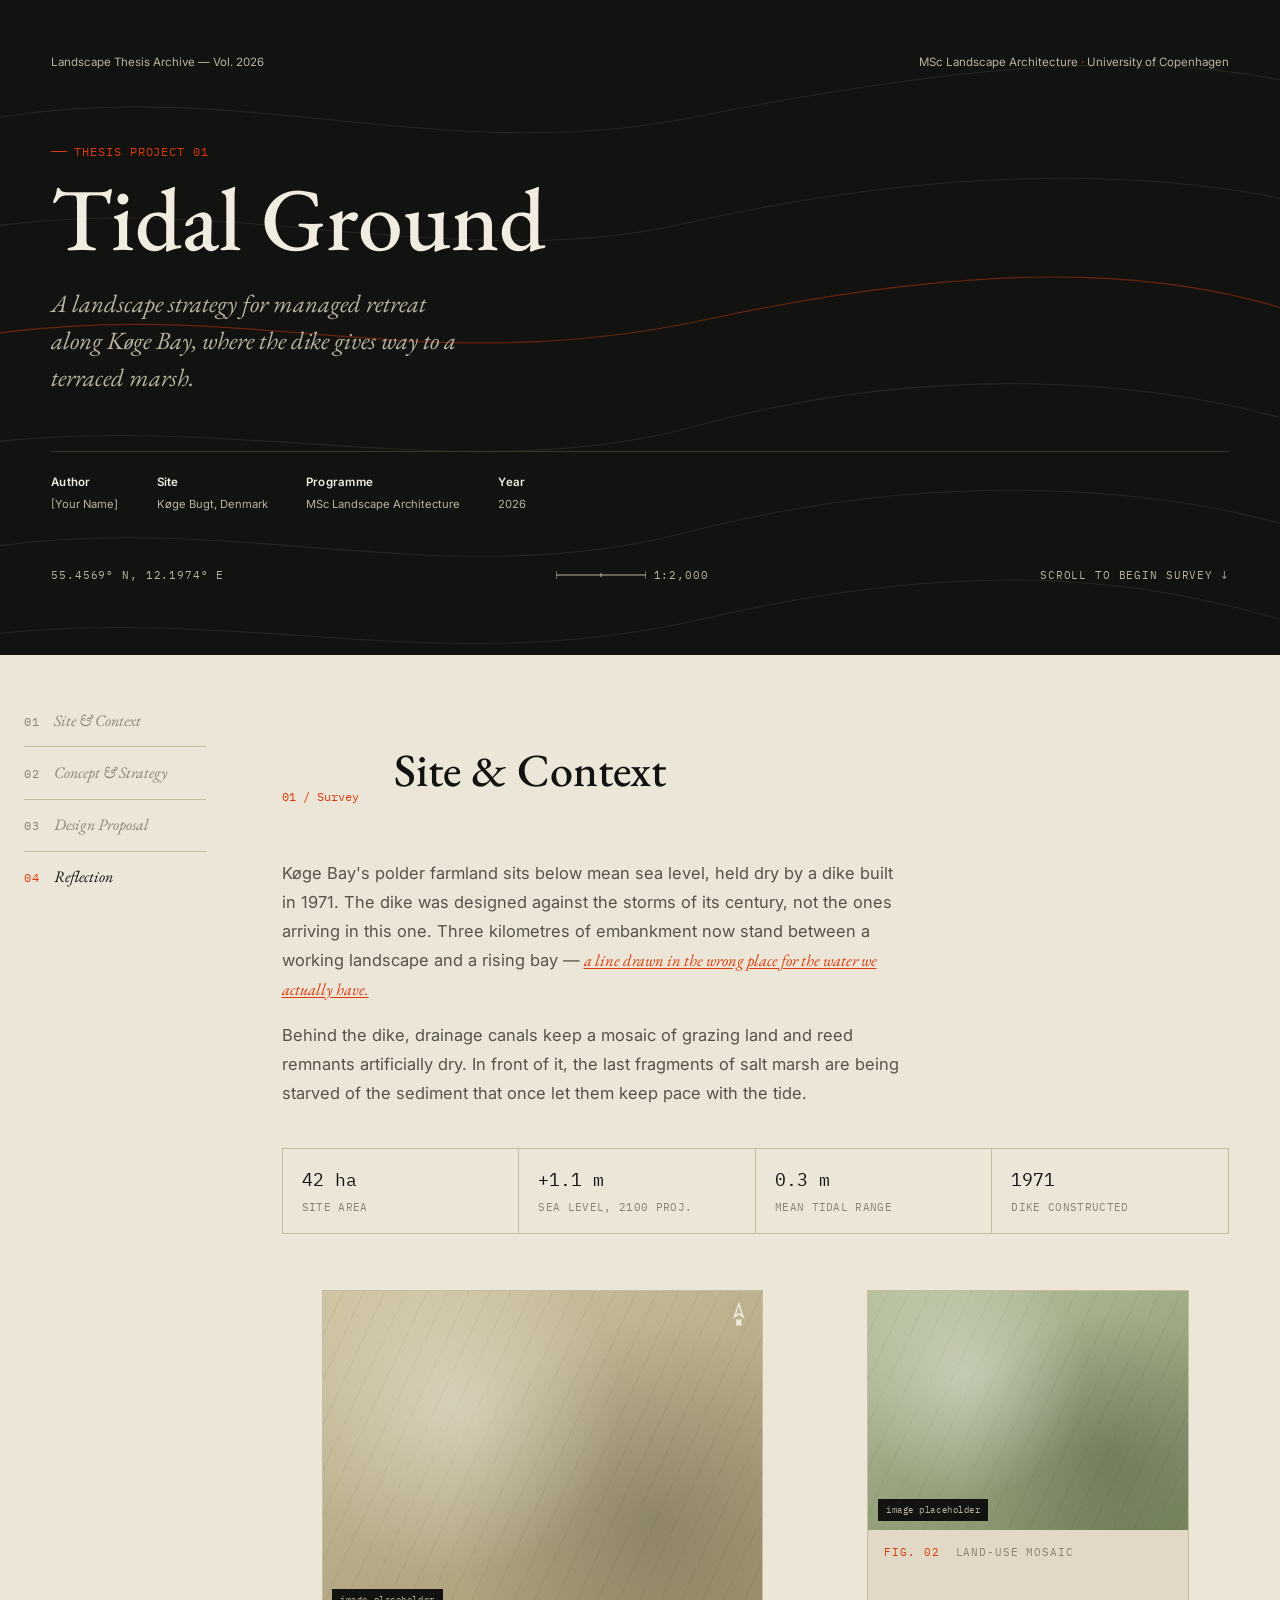
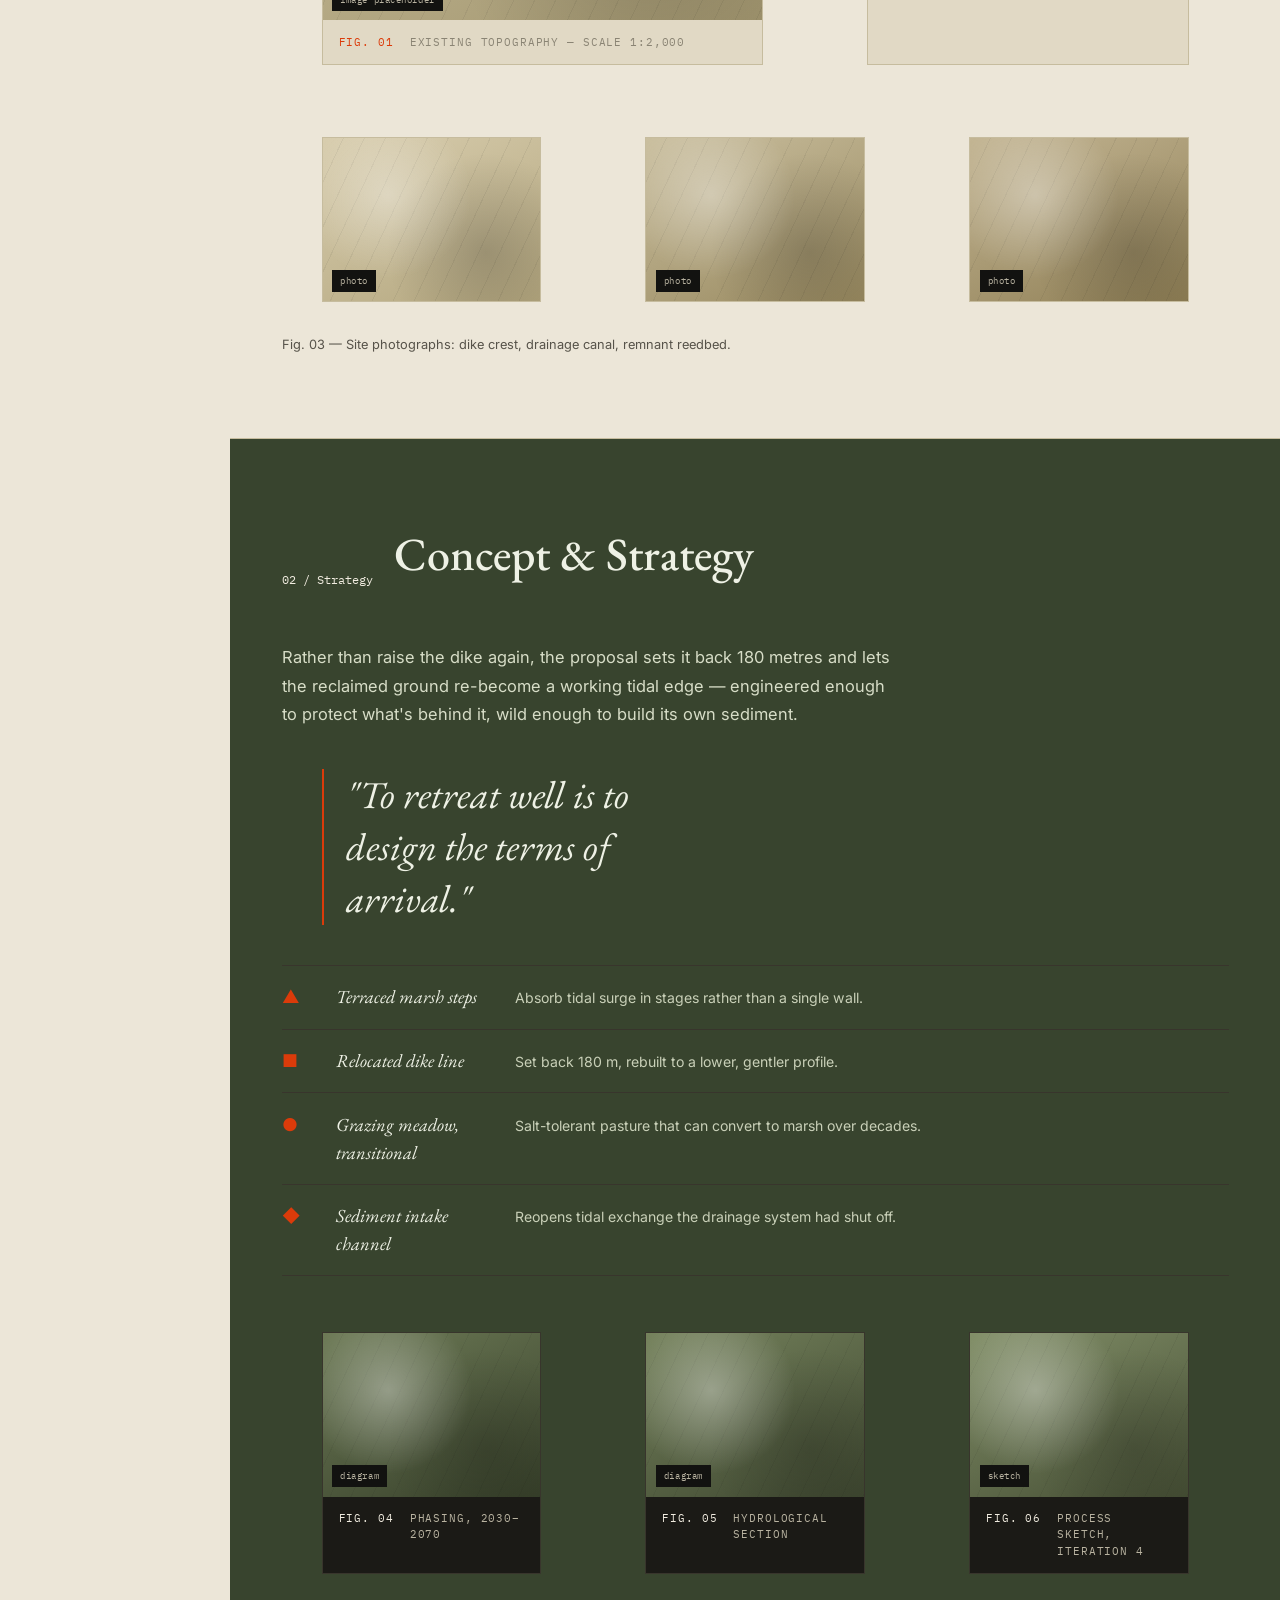
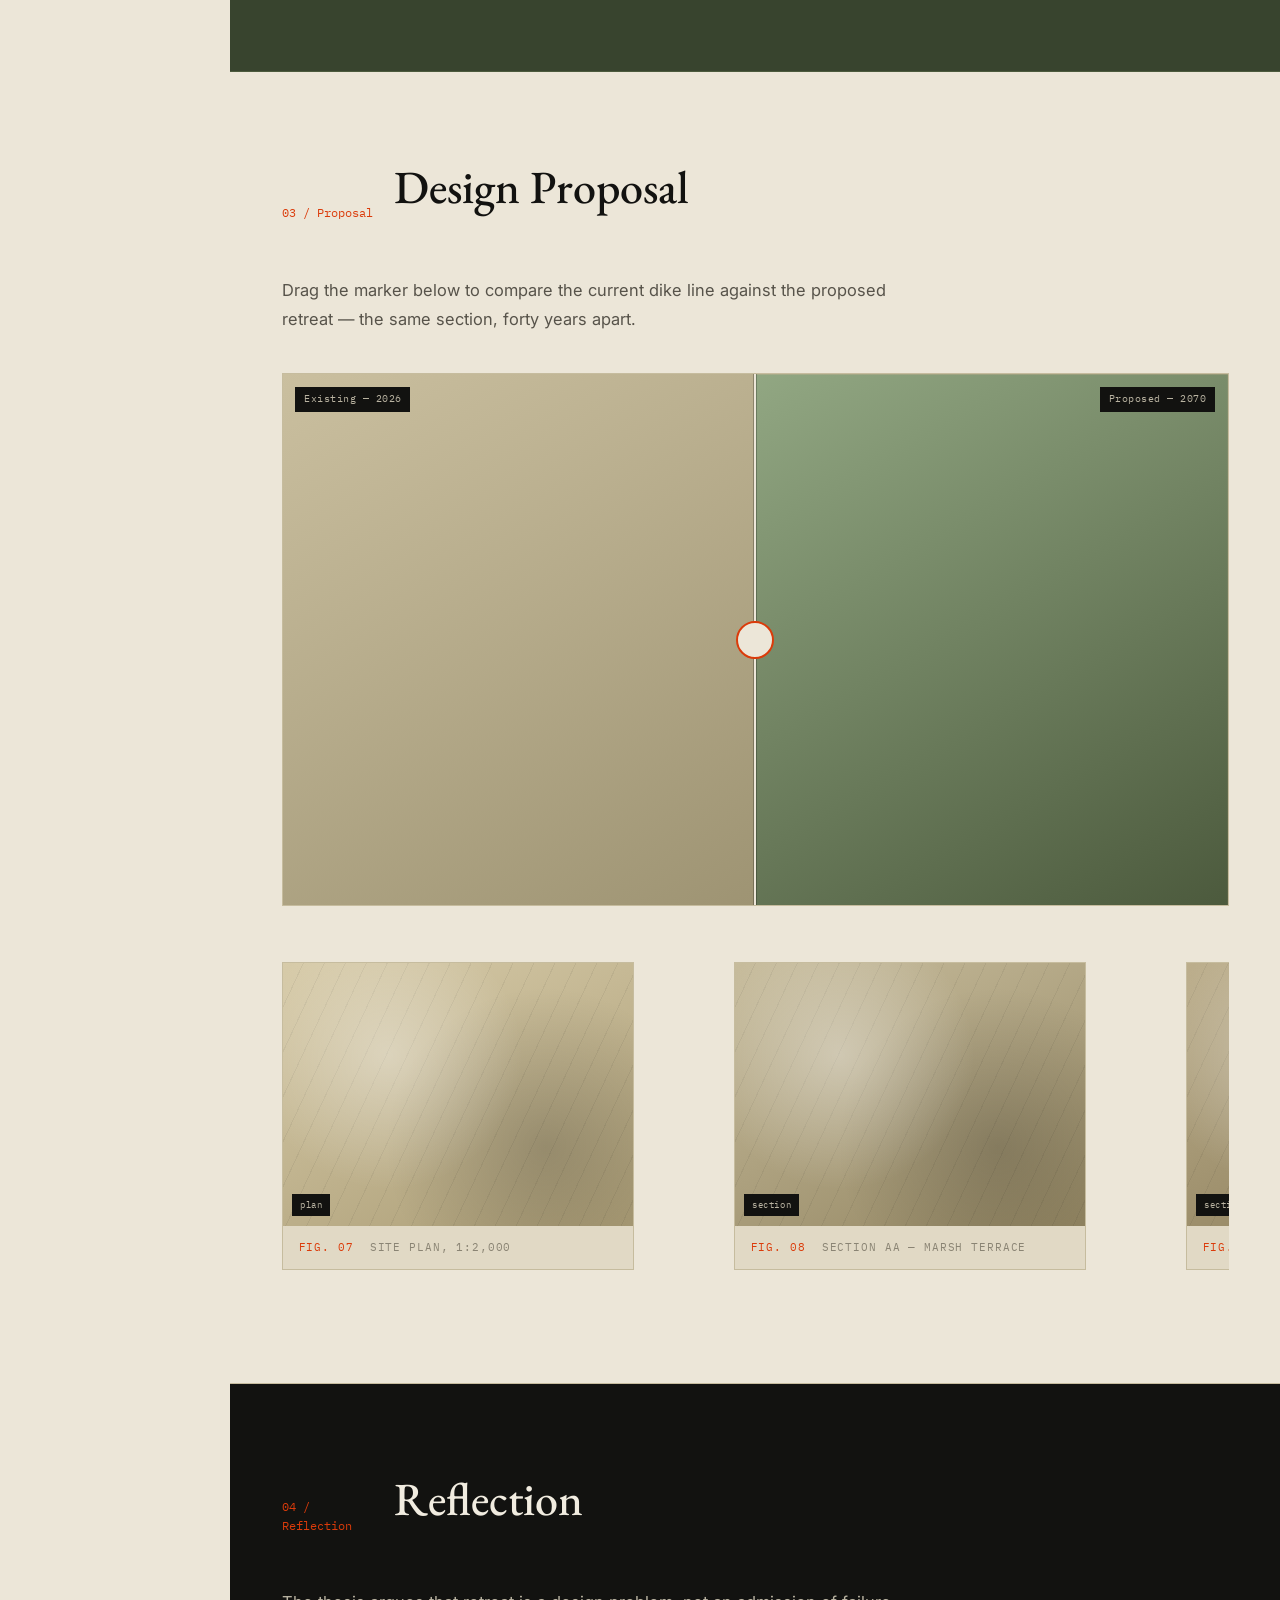
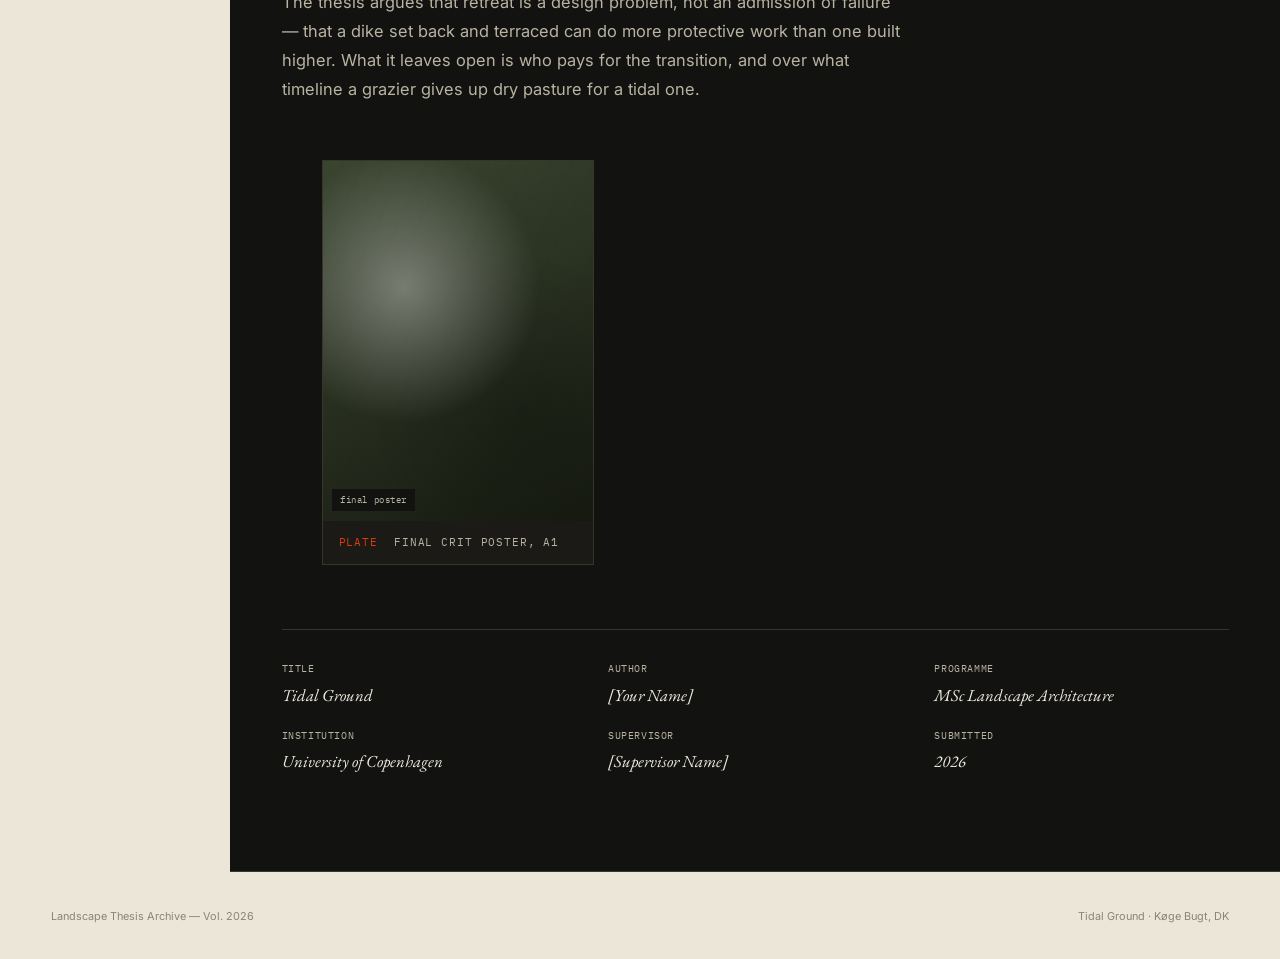
==== index.html @ 49d5e716 "Add landscape thesis archive site and submission brief Editorial thesis showcase page (Tidal Ground " ====
<!DOCTYPE html>
<html lang="en">
<head>
<meta charset="UTF-8">
<meta name="viewport" content="width=device-width, initial-scale=1.0">
<title>Tidal Ground — Landscape Thesis Archive</title>
<meta name="description" content="A landscape strategy for managed retreat along Køge Bay — MSc thesis in Landscape Architecture, University of Copenhagen.">
<link rel="preconnect" href="https://fonts.googleapis.com">
<link rel="preconnect" href="https://fonts.gstatic.com" crossorigin>
<link href="https://fonts.googleapis.com/css2?family=EB+Garamond:ital,wght@0,400;0,500;1,500&family=Inter:wght@400;500;600&family=IBM+Plex+Mono:wght@400;500&display=swap" rel="stylesheet">
<link rel="stylesheet" href="css/style.css">
</head>
<body>

<!-- HERO -->
<section class="hero">
  <svg class="hero-topo" viewBox="0 0 1200 700" preserveAspectRatio="none" aria-hidden="true">
    <path d="M-50,120 C 200,60 400,160 650,110 S 1100,40 1260,90"/>
    <path d="M-50,220 C 180,170 420,260 640,210 S 1080,150 1260,200"/>
    <path d="M-50,320 C 220,270 380,360 660,300 S 1120,250 1260,310" class="hl"/>
    <path d="M-50,420 C 200,380 430,460 650,400 S 1090,350 1260,410"/>
    <path d="M-50,520 C 190,470 410,560 640,500 S 1100,450 1260,510"/>
    <path d="M-50,600 C 210,560 400,640 660,580 S 1090,540 1260,600"/>
  </svg>

  <div class="wrap gutter">
    <div class="hero-nav">
      <span>Landscape Thesis Archive — Vol. 2026</span>
      <span>MSc Landscape Architecture <span class="dot">·</span> University of Copenhagen</span>
    </div>

    <div class="hero-body">
      <div class="hero-eyebrow mono">Thesis Project 01</div>
      <h1 class="hero-title">Tidal Ground</h1>
      <p class="hero-deck">A landscape strategy for managed retreat along Køge Bay, where the dike gives way to a terraced marsh.</p>

      <div class="hero-meta">
        <div><strong>Author</strong>[Your Name]</div>
        <div><strong>Site</strong>Køge Bugt, Denmark</div>
        <div><strong>Programme</strong>MSc Landscape Architecture</div>
        <div><strong>Year</strong>2026</div>
      </div>
    </div>

    <div class="hero-coords mono">
      <span>55.4569° N, 12.1974° E</span>
      <span class="scalebar">
        <svg width="90" height="10" viewBox="0 0 90 10"><path d="M0,5 H90 M0,1 V9 M45,3 V7 M90,1 V9" stroke="currentColor" stroke-width="1" fill="none"/></svg>
        1:2,000
      </span>
      <span class="scroll-cue">Scroll to begin survey ↓</span>
    </div>
  </div>
</section>

<div class="shell">
  <nav class="rail" aria-label="Chapters">
    <a href="#site" data-target="site"><span class="n mono">01</span><span class="t">Site &amp; Context</span></a>
    <a href="#concept" data-target="concept"><span class="n mono">02</span><span class="t">Concept &amp; Strategy</span></a>
    <a href="#proposal" data-target="proposal"><span class="n mono">03</span><span class="t">Design Proposal</span></a>
    <a href="#reflection" data-target="reflection"><span class="n mono">04</span><span class="t">Reflection</span></a>
  </nav>

  <main class="main">

    <!-- CHAPTER 01 -->
    <section class="chapter" id="site">
      <div class="wrap">
        <div class="chapter-head reveal pre">
          <span class="chapter-num">01 / Survey</span>
          <h2 class="chapter-title">Site &amp; Context</h2>
        </div>

        <div class="prose reveal pre">
          <p>Køge Bay's polder farmland sits below mean sea level, held dry by a dike built in 1971. The dike was designed against the storms of its century, not the ones arriving in this one. Three kilometres of embankment now stand between a working landscape and a rising bay — <mark>a line drawn in the wrong place for the water we actually have.</mark></p>
        </div>
        <div class="prose reveal pre">
          <p>Behind the dike, drainage canals keep a mosaic of grazing land and reed remnants artificially dry. In front of it, the last fragments of salt marsh are being starved of the sediment that once let them keep pace with the tide.</p>
        </div>

        <div class="stats reveal pre">
          <div class="stat"><div class="v">42 ha</div><div class="k mono">Site Area</div></div>
          <div class="stat"><div class="v">+1.1 m</div><div class="k mono">Sea Level, 2100 Proj.</div></div>
          <div class="stat"><div class="v">0.3 m</div><div class="k mono">Mean Tidal Range</div></div>
          <div class="stat"><div class="v">1971</div><div class="k mono">Dike Constructed</div></div>
        </div>

        <div class="plate-grid two reveal pre">
          <figure class="plate">
            <div class="plate-art" style="--art-a:#cfc4a3;--art-b:#a2966f;">
              <svg class="north" viewBox="0 0 24 24" fill="none" stroke="#f1ece0" stroke-width="1.4"><path d="M12 2 L16 14 L12 11 L8 14 Z"/><text x="12" y="22" font-size="6" fill="#f1ece0" text-anchor="middle" font-family="sans-serif">N</text></svg>
              <span class="tag">image placeholder</span>
            </div>
            <figcaption class="plate-cap"><span class="fig mono">Fig. 01</span><span class="desc mono">Existing topography — scale 1:2,000</span></figcaption>
          </figure>
          <figure class="plate">
            <div class="plate-art" style="--art-a:#b9c2a0;--art-b:#7c8a63;">
              <span class="tag">image placeholder</span>
            </div>
            <figcaption class="plate-cap"><span class="fig mono">Fig. 02</span><span class="desc mono">Land-use mosaic</span></figcaption>
          </figure>
        </div>

        <div class="plate-grid three reveal pre">
          <figure class="plate"><div class="plate-art" style="--art-a:#d8cdae;--art-b:#b3a67e;"><span class="tag">photo</span></div></figure>
          <figure class="plate"><div class="plate-art" style="--art-a:#cabf9f;--art-b:#98895f;"><span class="tag">photo</span></div></figure>
          <figure class="plate"><div class="plate-art" style="--art-a:#c3b593;--art-b:#8f7f55;"><span class="tag">photo</span></div></figure>
        </div>
        <p class="prose reveal pre" style="margin-top:1rem;font-size:.8rem;">Fig. 03 — Site photographs: dike crest, drainage canal, remnant reedbed.</p>
      </div>
    </section>

    <!-- CHAPTER 02 -->
    <section class="chapter on-moss" id="concept">
      <div class="wrap">
        <div class="chapter-head reveal pre">
          <span class="chapter-num">02 / Strategy</span>
          <h2 class="chapter-title">Concept &amp; Strategy</h2>
        </div>

        <div class="prose reveal pre">
          <p>Rather than raise the dike again, the proposal sets it back 180 metres and lets the reclaimed ground re-become a working tidal edge — engineered enough to protect what's behind it, wild enough to build its own sediment.</p>
        </div>

        <blockquote class="pullquote reveal pre">"To retreat well is to design the terms of arrival."</blockquote>

        <ul class="legend reveal pre">
          <li><span class="lsym">▲</span><span class="lname">Terraced marsh steps</span><span class="ldesc">Absorb tidal surge in stages rather than a single wall.</span></li>
          <li><span class="lsym">■</span><span class="lname">Relocated dike line</span><span class="ldesc">Set back 180 m, rebuilt to a lower, gentler profile.</span></li>
          <li><span class="lsym">●</span><span class="lname">Grazing meadow, transitional</span><span class="ldesc">Salt-tolerant pasture that can convert to marsh over decades.</span></li>
          <li><span class="lsym">◆</span><span class="lname">Sediment intake channel</span><span class="ldesc">Reopens tidal exchange the drainage system had shut off.</span></li>
        </ul>

        <div class="plate-grid three reveal pre">
          <figure class="plate"><div class="plate-art" style="--art-a:#6d7a56;--art-b:#37402a;"><span class="tag">diagram</span></div><figcaption class="plate-cap"><span class="fig mono">Fig. 04</span><span class="desc mono">Phasing, 2030–2070</span></figcaption></figure>
          <figure class="plate"><div class="plate-art" style="--art-a:#75825c;--art-b:#3e4730;"><span class="tag">diagram</span></div><figcaption class="plate-cap"><span class="fig mono">Fig. 05</span><span class="desc mono">Hydrological section</span></figcaption></figure>
          <figure class="plate"><div class="plate-art" style="--art-a:#828f68;--art-b:#454e34;"><span class="tag">sketch</span></div><figcaption class="plate-cap"><span class="fig mono">Fig. 06</span><span class="desc mono">Process sketch, iteration 4</span></figcaption></figure>
        </div>
      </div>
    </section>

    <!-- CHAPTER 03 -->
    <section class="chapter" id="proposal">
      <div class="wrap">
        <div class="chapter-head reveal pre">
          <span class="chapter-num">03 / Proposal</span>
          <h2 class="chapter-title">Design Proposal</h2>
        </div>
        <div class="prose reveal pre">
          <p>Drag the marker below to compare the current dike line against the proposed retreat — the same section, forty years apart.</p>
        </div>

        <div class="compare reveal pre">
          <div class="layer existing"></div>
          <div class="layer proposed" id="compareProposed"></div>
          <span class="tag tl">Existing — 2026</span>
          <span class="tag tr">Proposed — 2070</span>
          <div class="handle-line" id="compareHandle"></div>
          <input type="range" min="0" max="100" value="50" aria-label="Compare existing and proposed site conditions" id="compareRange">
        </div>

        <div class="gallery-scroll reveal pre">
          <figure class="plate"><div class="plate-art" style="--art-a:#d7cba9;--art-b:#ab9d76;"><span class="tag">plan</span></div><figcaption class="plate-cap"><span class="fig mono">Fig. 07</span><span class="desc mono">Site plan, 1:2,000</span></figcaption></figure>
          <figure class="plate"><div class="plate-art" style="--art-a:#c7bc9c;--art-b:#948763;"><span class="tag">section</span></div><figcaption class="plate-cap"><span class="fig mono">Fig. 08</span><span class="desc mono">Section AA — marsh terrace</span></figcaption></figure>
          <figure class="plate"><div class="plate-art" style="--art-a:#bcae8c;--art-b:#8a7c58;"><span class="tag">section</span></div><figcaption class="plate-cap"><span class="fig mono">Fig. 09</span><span class="desc mono">Section BB — grazing meadow</span></figcaption></figure>
          <figure class="plate"><div class="plate-art" style="--art-a:#a7c3d8;--art-b:#5c7d92;"><span class="tag">render</span></div><figcaption class="plate-cap"><span class="fig mono">Fig. 10</span><span class="desc mono">Render — low tide</span></figcaption></figure>
          <figure class="plate"><div class="plate-art" style="--art-a:#7c93a8;--art-b:#3c4f5c;"><span class="tag">render</span></div><figcaption class="plate-cap"><span class="fig mono">Fig. 11</span><span class="desc mono">Render — storm surge event</span></figcaption></figure>
        </div>
      </div>
    </section>

    <!-- CHAPTER 04 -->
    <section class="chapter on-ink" id="reflection">
      <div class="wrap">
        <div class="chapter-head reveal pre">
          <span class="chapter-num">04 / Reflection</span>
          <h2 class="chapter-title">Reflection</h2>
        </div>

        <div class="prose reveal pre">
          <p>The thesis argues that retreat is a design problem, not an admission of failure — that a dike set back and terraced can do more protective work than one built higher. What it leaves open is who pays for the transition, and over what timeline a grazier gives up dry pasture for a tidal one.</p>
        </div>

        <div class="plate-grid reveal pre" style="max-width:22rem;">
          <figure class="plate">
            <div class="plate-art" style="aspect-ratio:3/4;--art-a:#3a4530;--art-b:#161a10;"><span class="tag">final poster</span></div>
            <figcaption class="plate-cap"><span class="fig mono">Plate</span><span class="desc mono">Final crit poster, A1</span></figcaption>
          </figure>
        </div>

        <dl class="colophon reveal pre">
          <div><dt>Title</dt><dd>Tidal Ground</dd></div>
          <div><dt>Author</dt><dd>[Your Name]</dd></div>
          <div><dt>Programme</dt><dd>MSc Landscape Architecture</dd></div>
          <div><dt>Institution</dt><dd>University of Copenhagen</dd></div>
          <div><dt>Supervisor</dt><dd>[Supervisor Name]</dd></div>
          <div><dt>Submitted</dt><dd>2026</dd></div>
        </dl>
      </div>
    </section>
  </main>
</div>

<footer>
  <span>Landscape Thesis Archive — Vol. 2026</span>
  <span>Tidal Ground · Køge Bugt, DK</span>
</footer>

<script src="js/main.js"></script>
</body>
</html>
---- css/style.css ----
:root{
  --ink:#121210;
  --ink-2:#1b1a16;
  --line-on-ink:#38352c;
  --paper-on-ink:#f1ece0;
  --paper-on-ink-soft:#b9b3a1;

  --paper:#ece6d8;
  --paper-2:#e1d9c5;
  --paper-3:#d7cdb3;
  --line:#c6bc9e;
  --ink-soft:#57534a;
  --ink-faint:#8a8474;

  --signal:#db3b0a;
  --signal-ink:#8f2708;
  --moss:#38442e;
  --moss-2:#4c5a3d;
  --moss-tint:#dbe1c9;
  --moss-ink:#eef1e5;

  --font-display:'EB Garamond','Iowan Old Style',Georgia,serif;
  --font-body:'Inter',-apple-system,BlinkMacSystemFont,'Segoe UI',sans-serif;
  --font-mono:'IBM Plex Mono','SF Mono',Consolas,monospace;

  color-scheme: light;
}

*{box-sizing:border-box;}
html{scroll-behavior:smooth;}
body{
  margin:0;
  background:var(--paper);
  color:var(--ink);
  font-family:var(--font-body);
  font-size:16px;
  line-height:1.5;
  -webkit-font-smoothing:antialiased;
}
img{max-width:100%;}
h1,h2,h3{font-family:var(--font-display);font-weight:500;margin:0;text-wrap:balance;}
p{margin:0;}
a{color:inherit;}
.mono{font-family:var(--font-mono);text-transform:uppercase;letter-spacing:.08em;}
.wrap{padding-inline:clamp(1.25rem,4vw,3.5rem);}
.gutter{max-width:1400px;margin-inline:auto;}

/* ---------- reveal-on-scroll: visible by default, JS only enhances ---------- */
.reveal.pre{opacity:0;transform:translateY(14px);}
.reveal{transition:opacity .7s ease, transform .7s ease;}
.reveal.in{opacity:1;transform:none;}
@media (prefers-reduced-motion:reduce){
  .reveal, .reveal.pre{transition:none;opacity:1;transform:none;}
  html{scroll-behavior:auto;}
}

/* ================= HERO ================= */
.hero{
  position:relative;
  background:var(--ink);
  color:var(--paper-on-ink);
  overflow:hidden;
  padding-block:clamp(2.5rem,6vh,4.5rem) clamp(3rem,8vh,5.5rem);
}
.hero-topo{
  position:absolute;inset:0;
  opacity:.55;
  pointer-events:none;
}
.hero-topo path{
  fill:none;
  stroke:var(--line-on-ink);
  stroke-width:1;
}
.hero-topo path.hl{stroke:var(--signal);stroke-width:1.1;opacity:.8;}
@media (prefers-reduced-motion:no-preference){
  .hero-topo{animation:drift 46s linear infinite;}
}
@keyframes drift{
  0%{transform:translate(0,0);}
  50%{transform:translate(-1.2%, .8%);}
  100%{transform:translate(0,0);}
}

.hero-nav{
  display:flex;justify-content:space-between;align-items:baseline;
  gap:1rem;flex-wrap:wrap;
  font-size:.72rem;
  color:var(--paper-on-ink-soft);
  padding-bottom:clamp(2.5rem,8vh,6rem);
  position:relative;z-index:1;
}
.hero-nav .dot{color:var(--signal);}

.hero-body{position:relative;z-index:1;}
.hero-eyebrow{
  font-size:.72rem;color:var(--signal);margin-bottom:.9rem;
  display:flex;gap:.6em;align-items:center;
}
.hero-eyebrow::before{content:"";width:1.4em;height:1px;background:var(--signal);display:inline-block;}
.hero-title{
  font-size:clamp(2.8rem,7vw,6rem);
  line-height:.98;
  max-width:16ch;
}
.hero-deck{
  font-family:var(--font-display);
  font-style:italic;
  font-size:clamp(1.15rem,2.4vw,1.55rem);
  color:var(--paper-on-ink-soft);
  max-width:34ch;
  margin-top:1.4rem;
}
.hero-meta{
  margin-top:clamp(2.5rem,6vh,4rem);
  display:flex;flex-wrap:wrap;gap:1.6rem 2.4rem;
  font-size:.7rem;color:var(--paper-on-ink-soft);
  border-top:1px solid var(--line-on-ink);
  padding-top:1.4rem;
}
.hero-meta strong{display:block;color:var(--paper-on-ink);font-family:var(--font-body);font-weight:600;font-size:.72rem;margin-bottom:.3rem;letter-spacing:.02em;text-transform:none;}
.hero-coords{
  position:relative;z-index:1;
  margin-top:clamp(2.5rem,6vh,4rem);
  display:flex;justify-content:space-between;align-items:flex-end;
  font-size:.68rem;color:var(--paper-on-ink-soft);
  flex-wrap:wrap;gap:1rem;
}
.scalebar{display:flex;align-items:center;gap:.5rem;}
.scalebar svg{display:block;}

/* ================= LAYOUT SHELL ================= */
.shell{
  display:grid;
  grid-template-columns:auto 1fr;
  align-items:start;
}
.rail{
  display:none;
}
@media (min-width:900px){
  .rail{
    display:flex;flex-direction:column;
    gap:0;
    position:sticky;top:3.5rem;
    padding:2.5rem 1.5rem;
    width:min(15rem,18vw);
    align-self:start;
  }
  .rail a{
    display:flex;gap:.9rem;align-items:baseline;
    text-decoration:none;color:var(--ink-faint);
    font-size:.74rem;
    padding-block:.85rem;
    border-top:1px solid var(--line);
    transition:color .25s ease;
  }
  .rail a:first-child{border-top:none;}
  .rail a .n{font-family:var(--font-mono);color:var(--ink-faint);}
  .rail a .t{font-family:var(--font-display);font-size:1rem;font-style:italic;}
  .rail a.active{color:var(--ink);}
  .rail a.active .n{color:var(--signal);}
}
.main{min-width:0;}

/* ================= CHAPTER SCAFFOLD ================= */
.chapter{
  padding-block:clamp(3.5rem,9vh,6.5rem);
  border-bottom:1px solid var(--line);
}
.chapter.on-ink{background:var(--ink);color:var(--paper-on-ink);border-bottom-color:var(--line-on-ink);}
.chapter.on-moss{background:var(--moss);color:var(--moss-ink);border-bottom-color:var(--moss-2);}
.chapter-head{
  display:grid;grid-template-columns:1fr;gap:1rem;
  margin-bottom:clamp(2.5rem,6vh,4rem);
}
@media (min-width:760px){
  .chapter-head{grid-template-columns:6rem 1fr;align-items:end;}
}
.chapter-num{font-family:var(--font-mono);font-size:.78rem;color:var(--signal);}
.on-moss .chapter-num{color:var(--paper-on-ink);}
.chapter-title{font-size:clamp(1.9rem,3.6vw,2.9rem);}

.prose{
  max-width:62ch;
  font-size:1.03rem;
  line-height:1.75;
  color:var(--ink-soft);
}
.on-ink .prose, .on-moss .prose{color:var(--paper-on-ink-soft);}
.on-moss .prose{color:#d7ddc7;}
.prose + .prose{margin-top:1.1rem;}
.prose mark{
  background:none;color:var(--signal);font-style:italic;font-family:var(--font-display);
  text-decoration:underline;text-decoration-color:var(--signal);text-underline-offset:.15em;
}

/* stat strip */
.stats{
  display:grid;grid-template-columns:repeat(2,1fr);gap:1px;
  background:var(--line);
  margin-block:2.5rem;
  border:1px solid var(--line);
}
@media (min-width:640px){.stats{grid-template-columns:repeat(4,1fr);}}
.stat{background:var(--paper);padding:1.1rem 1.2rem;}
.stat .v{font-family:var(--font-mono);font-size:1.15rem;font-variant-numeric:tabular-nums;}
.stat .k{font-size:.68rem;color:var(--ink-faint);margin-top:.3rem;letter-spacing:.03em;}

/* ---------- plates ---------- */
.plate-grid{
  display:grid;gap:1.5rem;
  margin-top:2.5rem;
}
@media (min-width:760px){
  .plate-grid.two{grid-template-columns:1.3fr 1fr;}
  .plate-grid.three{grid-template-columns:repeat(3,1fr);}
}
.plate{
  border:1px solid var(--line);
  background:var(--paper-2);
  position:relative;
}
.on-ink .plate, .on-moss .plate{border-color:var(--line-on-ink);background:var(--ink-2);}
.plate-art{
  aspect-ratio:4/3;
  position:relative;
  overflow:hidden;
  background:
    repeating-linear-gradient(115deg, transparent 0 18px, rgba(18,18,16,.06) 18px 19px),
    linear-gradient(155deg,var(--art-a,#cabf9f),var(--art-b,#a89a76));
}
.plate-art::before{
  content:"";position:absolute;inset:0;
  background-image:
    radial-gradient(circle at 30% 35%, rgba(255,255,255,.35), transparent 45%),
    radial-gradient(circle at 75% 70%, rgba(0,0,0,.18), transparent 50%);
}
.plate-art .north{
  position:absolute;top:.7rem;right:.7rem;
  width:1.6rem;height:1.6rem;
  transition:transform .4s ease;
}
.plate:hover .plate-art .north{transform:rotate(8deg);}
.plate-art .tag{
  position:absolute;bottom:.6rem;left:.6rem;
  font-size:.58rem;letter-spacing:.06em;
  background:var(--ink);color:var(--paper-on-ink-soft);
  padding:.25rem .5rem;font-family:var(--font-mono);
}
.plate-cap{
  padding:.85rem 1rem;
  display:flex;justify-content:space-between;gap:1rem;
  font-size:.68rem;letter-spacing:.03em;
}
.plate-cap .fig{color:var(--signal);}
.plate-cap .desc{color:var(--ink-faint);flex:1;}
.on-ink .plate-cap .desc,.on-moss .plate-cap .desc{color:var(--paper-on-ink-soft);}
.on-moss .plate-cap .fig{color:var(--paper-on-ink);}

/* pull quote */
.pullquote{
  font-family:var(--font-display);font-style:italic;
  font-size:clamp(1.5rem,3.4vw,2.4rem);
  line-height:1.35;max-width:22ch;
  margin-block:2.5rem;
  padding-left:1.4rem;border-left:2px solid var(--signal);
}
.on-moss .pullquote{color:var(--moss-ink);}

/* legend list */
.legend{list-style:none;margin:2.5rem 0 0;padding:0;display:grid;gap:0;border-top:1px solid var(--line-on-ink);}
.legend li{
  display:grid;grid-template-columns:2.2rem 10rem 1fr;gap:1.2rem;
  padding-block:1.1rem;border-bottom:1px solid var(--line-on-ink);
  align-items:baseline;
}
@media (max-width:640px){.legend li{grid-template-columns:2rem 1fr;}
  .legend li .ldesc{grid-column:2;}
}
.legend .lsym{color:var(--signal);font-size:1.1rem;}
.legend .lname{font-family:var(--font-display);font-size:1.15rem;font-style:italic;}
.legend .ldesc{font-size:.88rem;color:#c9d0b8;}

/* horizontal gallery */
.gallery-scroll{
  display:flex;gap:1.25rem;overflow-x:auto;
  margin-top:2.5rem;padding-bottom:1rem;
  scroll-snap-type:x proximity;
  -webkit-overflow-scrolling:touch;
}
.gallery-scroll .plate{flex:0 0 min(78vw,22rem);scroll-snap-align:start;}
.gallery-scroll::-webkit-scrollbar{height:6px;}
.gallery-scroll::-webkit-scrollbar-thumb{background:var(--line);}

/* compare slider */
.compare{
  position:relative;margin-top:2.5rem;
  border:1px solid var(--line);
  aspect-ratio:16/9;overflow:hidden;
  user-select:none;
  max-width:100%;
}
.compare .layer{position:absolute;inset:0;}
.compare .existing{background:linear-gradient(150deg,#cabf9f,#8f8564);}
.compare .proposed{
  background:linear-gradient(150deg,#a9c19a,#4c5a3d);
  clip-path:inset(0 0 0 50%);
}
.compare .tag{
  position:absolute;top:.8rem;font-family:var(--font-mono);font-size:.62rem;
  letter-spacing:.05em;background:var(--ink);color:var(--paper-on-ink-soft);padding:.3rem .55rem;
}
.compare .tag.tl{left:.8rem;}
.compare .tag.tr{right:.8rem;}
.compare input[type="range"]{
  position:absolute;inset:0;width:100%;height:100%;
  margin:0;appearance:none;background:transparent;cursor:ew-resize;
}
.compare input[type="range"]::-webkit-slider-thumb{
  appearance:none;width:2.4rem;height:2.4rem;border-radius:50%;
  background:var(--paper);border:2px solid var(--signal);
  margin-top:0;
}
.handle-line{
  position:absolute;top:0;bottom:0;width:2px;background:var(--paper);
  left:50%;pointer-events:none;transform:translateX(-1px);
  box-shadow:0 0 0 1px rgba(0,0,0,.25);
}

/* colophon */
.colophon{
  margin-top:3rem;border-top:1px solid var(--line-on-ink);padding-top:2rem;
  display:grid;gap:1.3rem 2rem;grid-template-columns:repeat(2,1fr);
}
@media (min-width:640px){.colophon{grid-template-columns:repeat(3,1fr);}}
.colophon dt{font-size:.62rem;color:var(--paper-on-ink-soft);letter-spacing:.06em;text-transform:uppercase;font-family:var(--font-mono);}
.colophon dd{margin:.35rem 0 0;font-family:var(--font-display);font-size:1.05rem;font-style:italic;}

footer{
  padding:2.2rem clamp(1.25rem,4vw,3.5rem);
  display:flex;justify-content:space-between;flex-wrap:wrap;gap:1rem;
  font-size:.68rem;color:var(--ink-faint);
  background:var(--paper);
}
footer .back{color:var(--ink-faint);text-decoration:none;border-bottom:1px solid var(--line);}
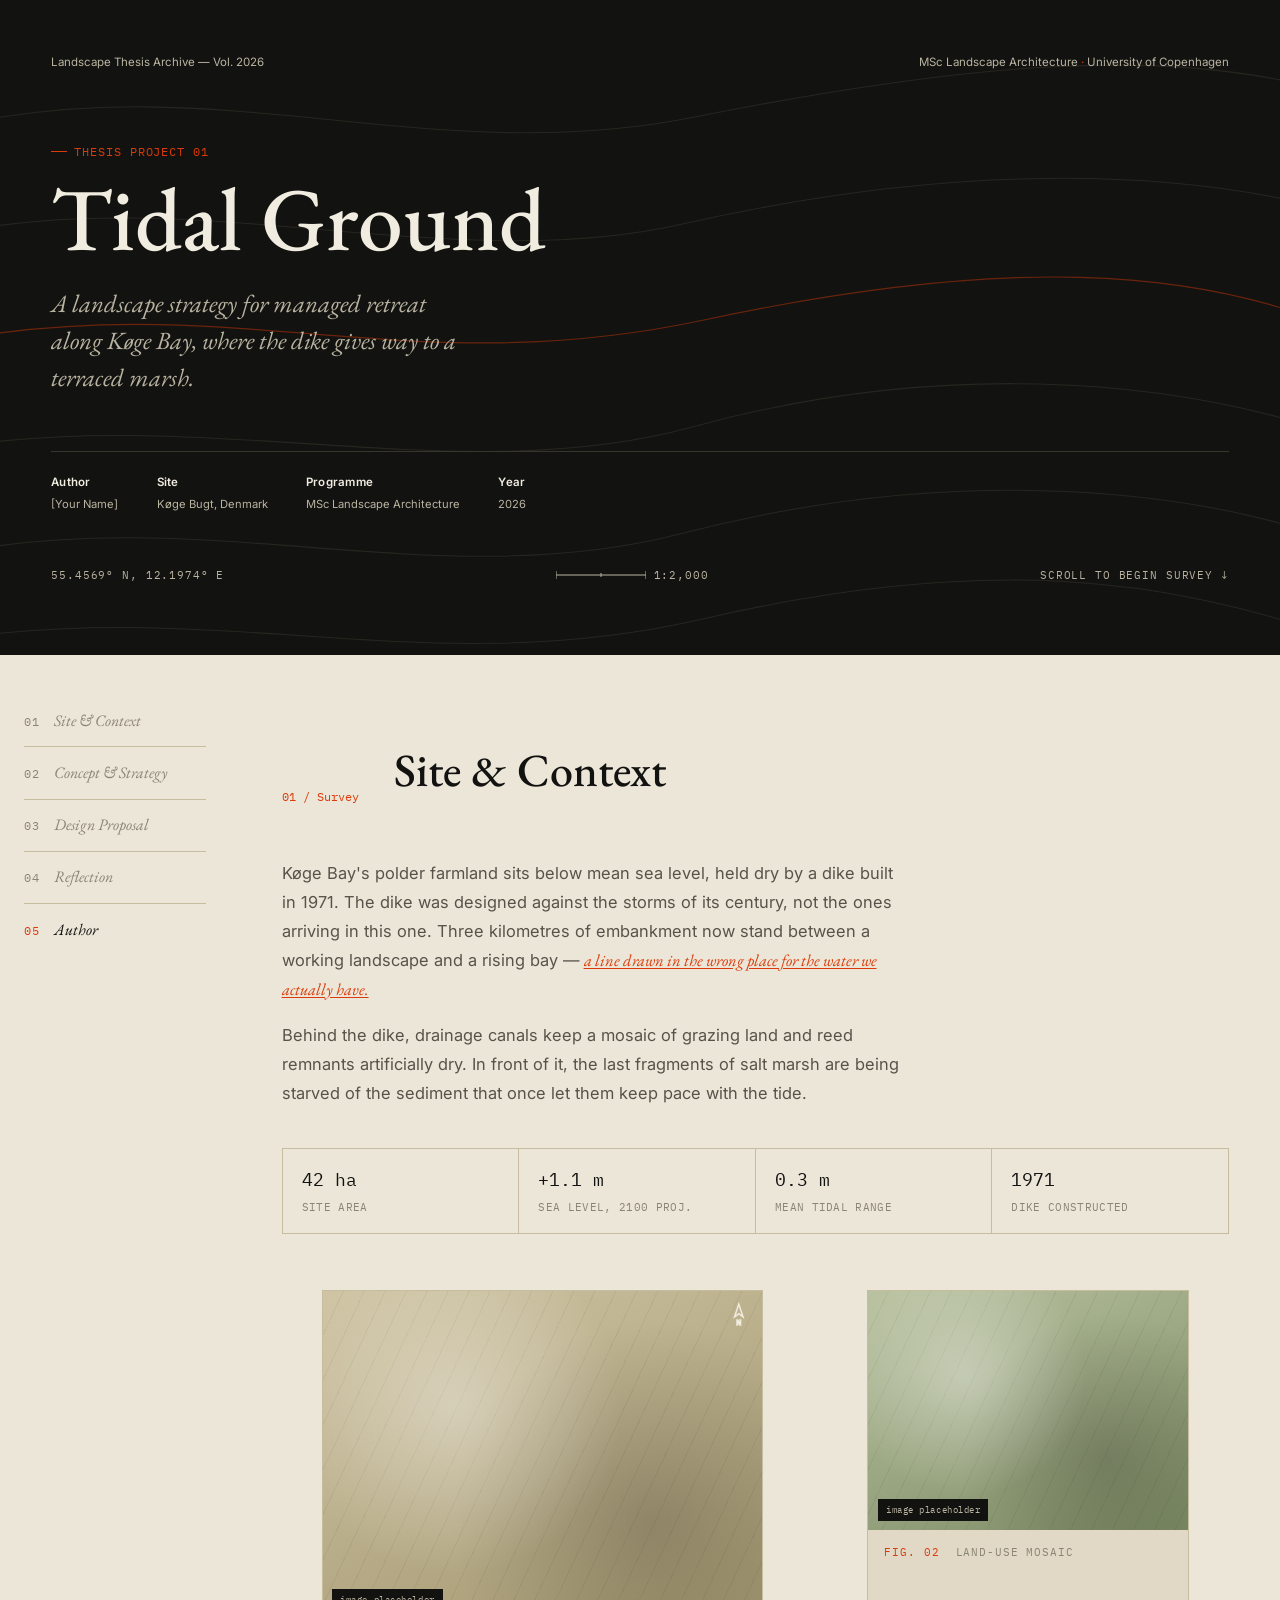
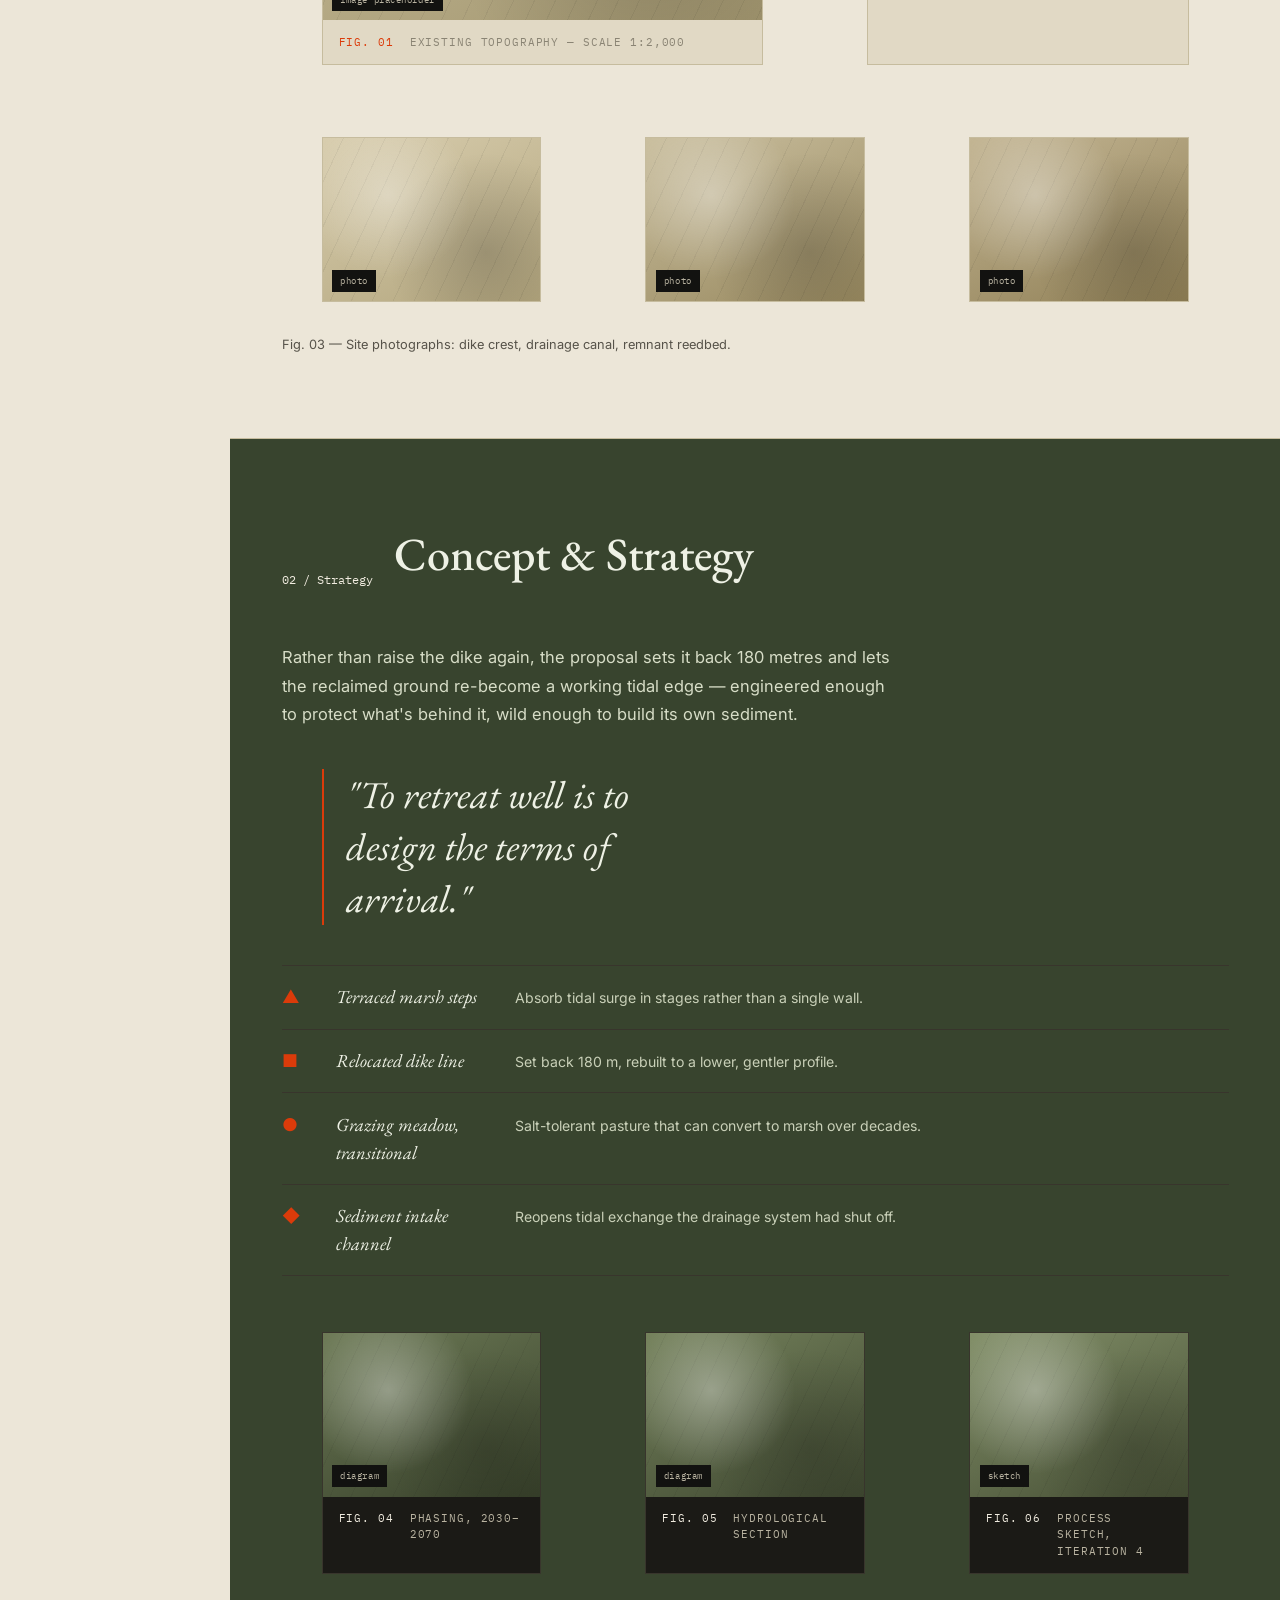
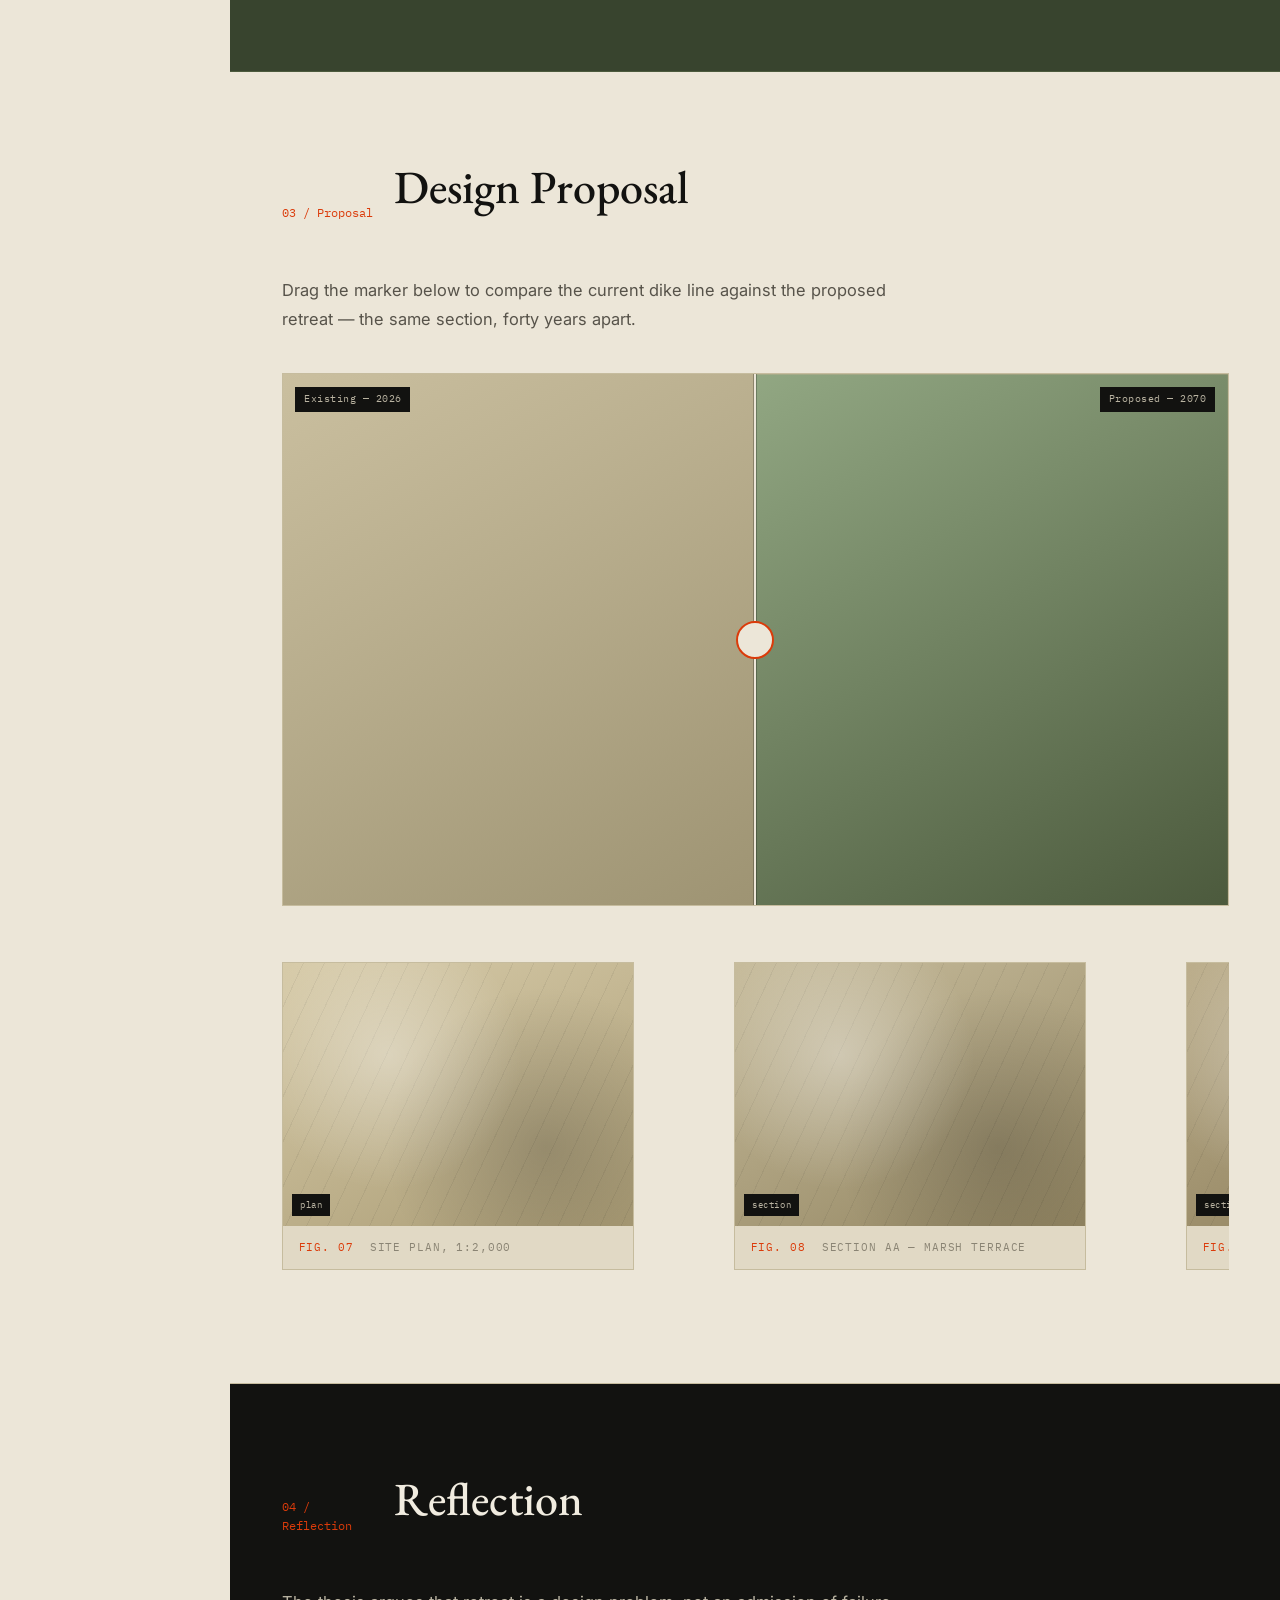
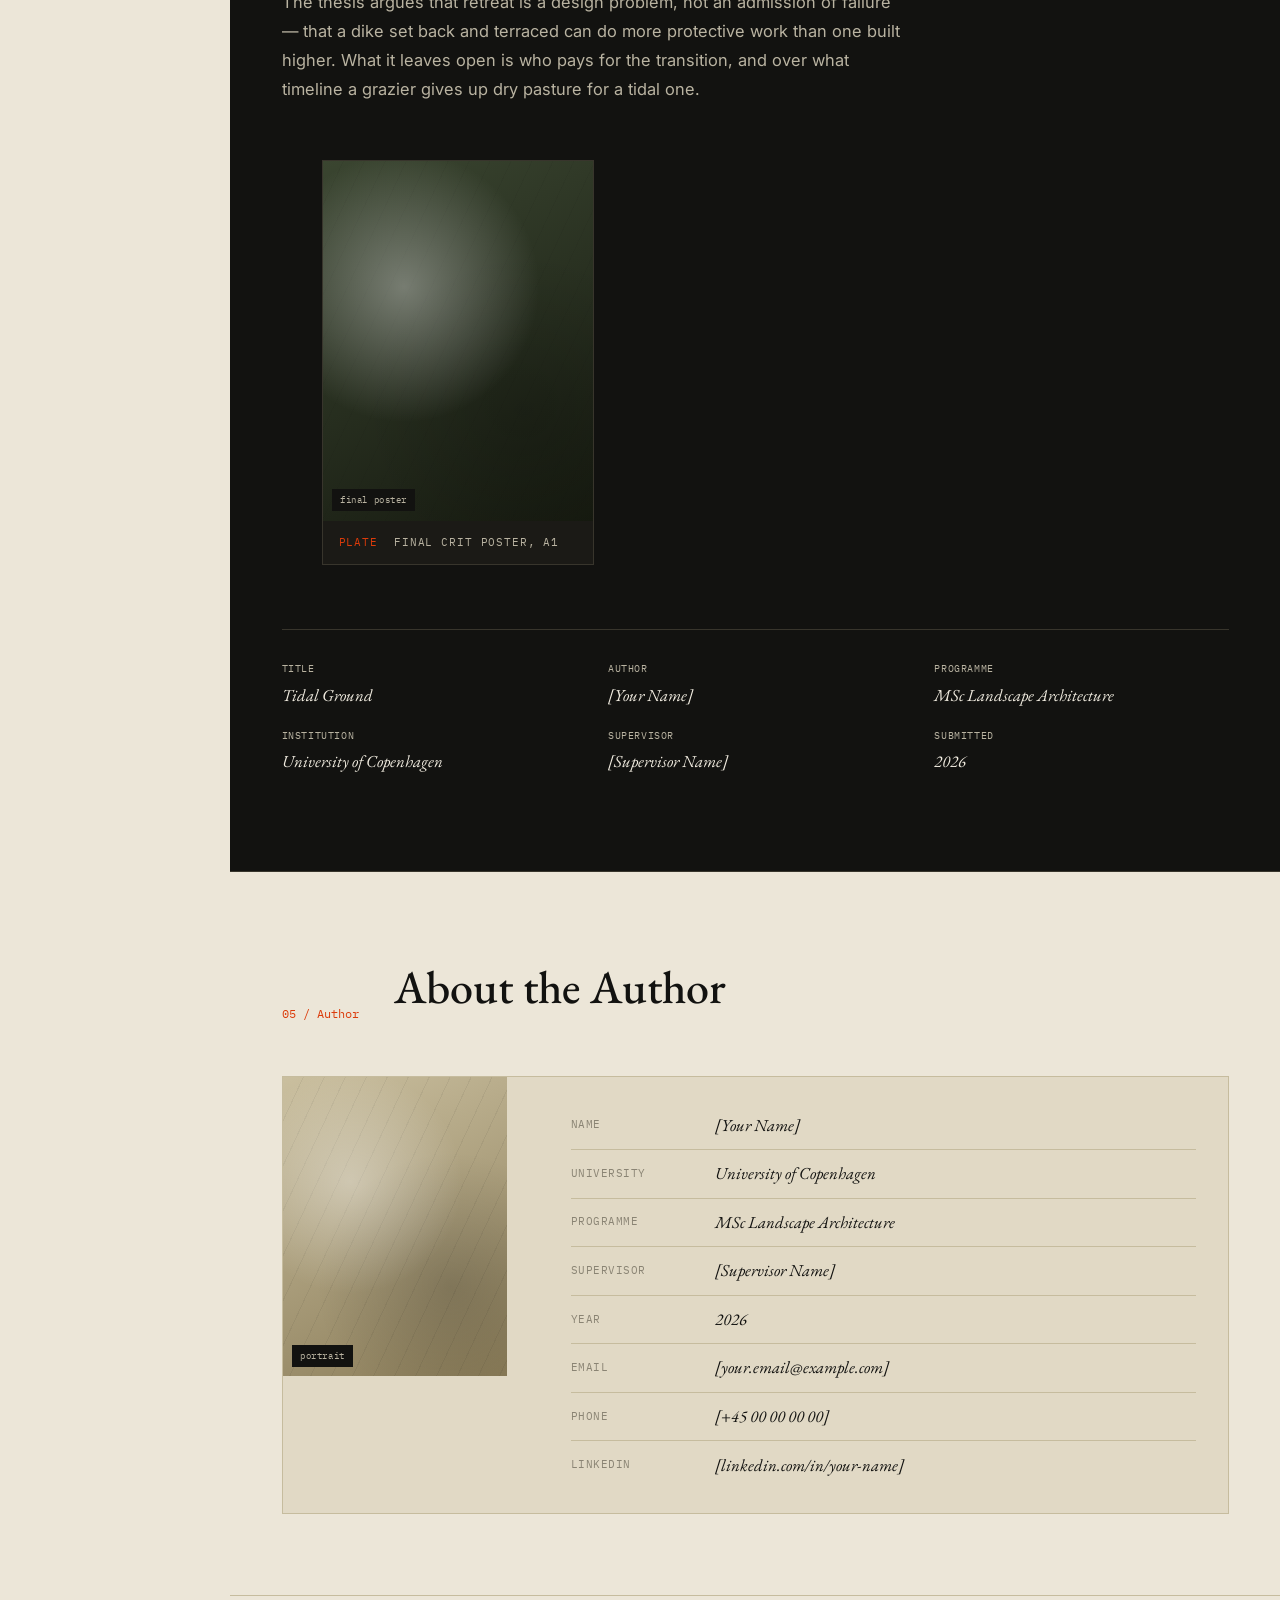
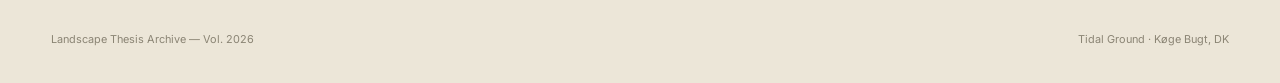
==== commit e5a21521: "Add Author section with profile card Chapter 05 holds the student's contact and credential details (" ====
--- a/index.html
+++ b/index.html
@@ -59,6 +59,7 @@
     <a href="#concept" data-target="concept"><span class="n mono">02</span><span class="t">Concept &amp; Strategy</span></a>
     <a href="#proposal" data-target="proposal"><span class="n mono">03</span><span class="t">Design Proposal</span></a>
     <a href="#reflection" data-target="reflection"><span class="n mono">04</span><span class="t">Reflection</span></a>
+    <a href="#author" data-target="author"><span class="n mono">05</span><span class="t">Author</span></a>
   </nav>
 
   <main class="main">
@@ -198,6 +199,32 @@
         </dl>
       </div>
     </section>
+
+    <!-- CHAPTER 05 -->
+    <section class="chapter" id="author">
+      <div class="wrap">
+        <div class="chapter-head reveal pre">
+          <span class="chapter-num">05 / Author</span>
+          <h2 class="chapter-title">About the Author</h2>
+        </div>
+
+        <div class="author-card reveal pre">
+          <figure class="plate author-photo">
+            <div class="plate-art" style="--art-a:#cabf9f;--art-b:#8a7c58;"><span class="tag">portrait</span></div>
+          </figure>
+          <dl class="author-fields">
+            <div><dt>Name</dt><dd>[Your Name]</dd></div>
+            <div><dt>University</dt><dd>University of Copenhagen</dd></div>
+            <div><dt>Programme</dt><dd>MSc Landscape Architecture</dd></div>
+            <div><dt>Supervisor</dt><dd>[Supervisor Name]</dd></div>
+            <div><dt>Year</dt><dd>2026</dd></div>
+            <div><dt>Email</dt><dd>[your.email@example.com]</dd></div>
+            <div><dt>Phone</dt><dd>[+45 00 00 00 00]</dd></div>
+            <div><dt>LinkedIn</dt><dd>[linkedin.com/in/your-name]</dd></div>
+          </dl>
+        </div>
+      </div>
+    </section>
   </main>
 </div>
 
--- a/css/style.css
+++ b/css/style.css
@@ -337,6 +337,34 @@
 .colophon dt{font-size:.62rem;color:var(--paper-on-ink-soft);letter-spacing:.06em;text-transform:uppercase;font-family:var(--font-mono);}
 .colophon dd{margin:.35rem 0 0;font-family:var(--font-display);font-size:1.05rem;font-style:italic;}
 
+/* author card */
+.author-card{
+  display:grid;gap:2rem;
+  grid-template-columns:1fr;
+  margin-top:1rem;
+  border:1px solid var(--line);
+  background:var(--paper-2);
+}
+@media (min-width:700px){
+  .author-card{grid-template-columns:14rem 1fr;}
+}
+.author-photo{margin:0;border:none;background:none;}
+.author-photo .plate-art{aspect-ratio:3/4;}
+.author-fields{
+  margin:0;padding:1.5rem clamp(1.25rem,3vw,2rem);
+  display:grid;gap:0;align-content:center;
+}
+.author-fields div{
+  display:grid;grid-template-columns:8rem 1fr;gap:1rem;
+  padding-block:.7rem;border-bottom:1px solid var(--line);
+}
+@media (max-width:520px){
+  .author-fields div{grid-template-columns:1fr;gap:.2rem;}
+}
+.author-fields div:last-child{border-bottom:none;}
+.author-fields dt{font-family:var(--font-mono);font-size:.66rem;text-transform:uppercase;letter-spacing:.05em;color:var(--ink-faint);align-self:center;}
+.author-fields dd{margin:0;font-family:var(--font-display);font-size:1.05rem;font-style:italic;align-self:center;}
+
 footer{
   padding:2.2rem clamp(1.25rem,4vw,3.5rem);
   display:flex;justify-content:space-between;flex-wrap:wrap;gap:1rem;
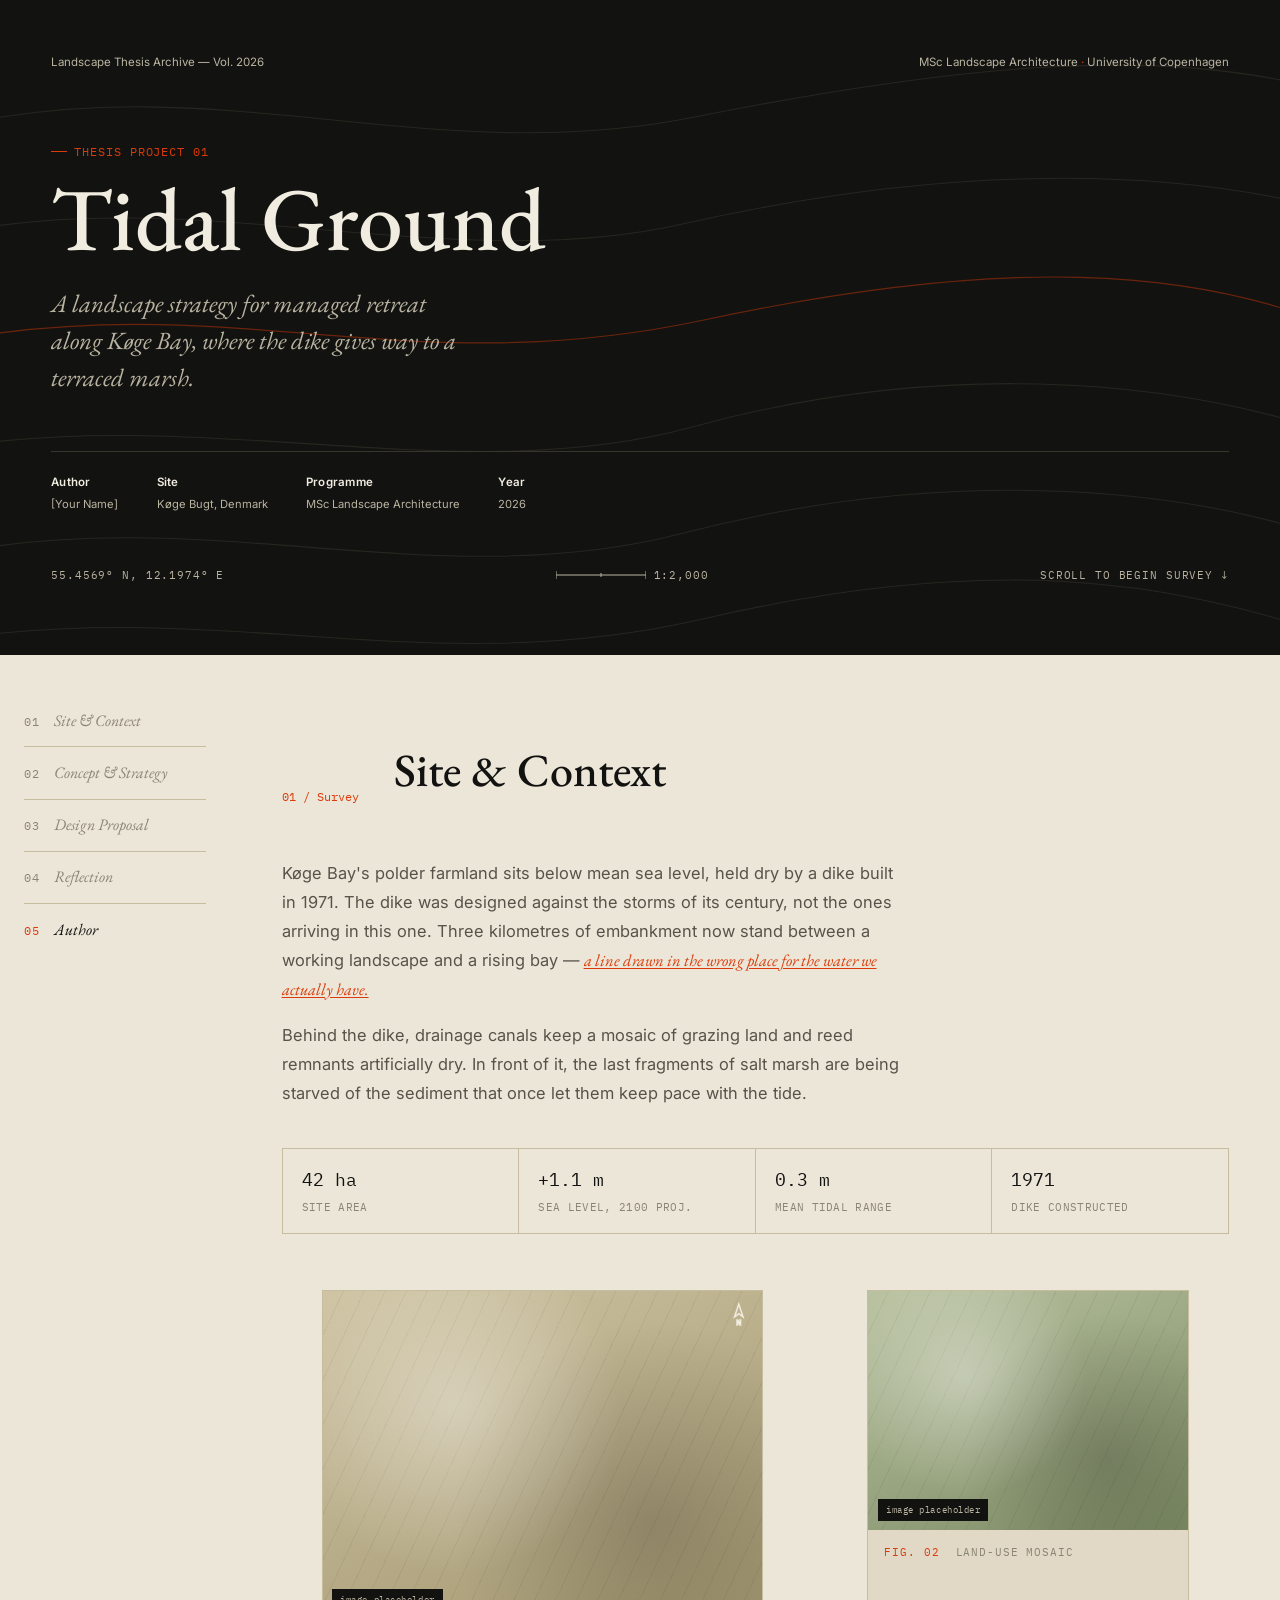
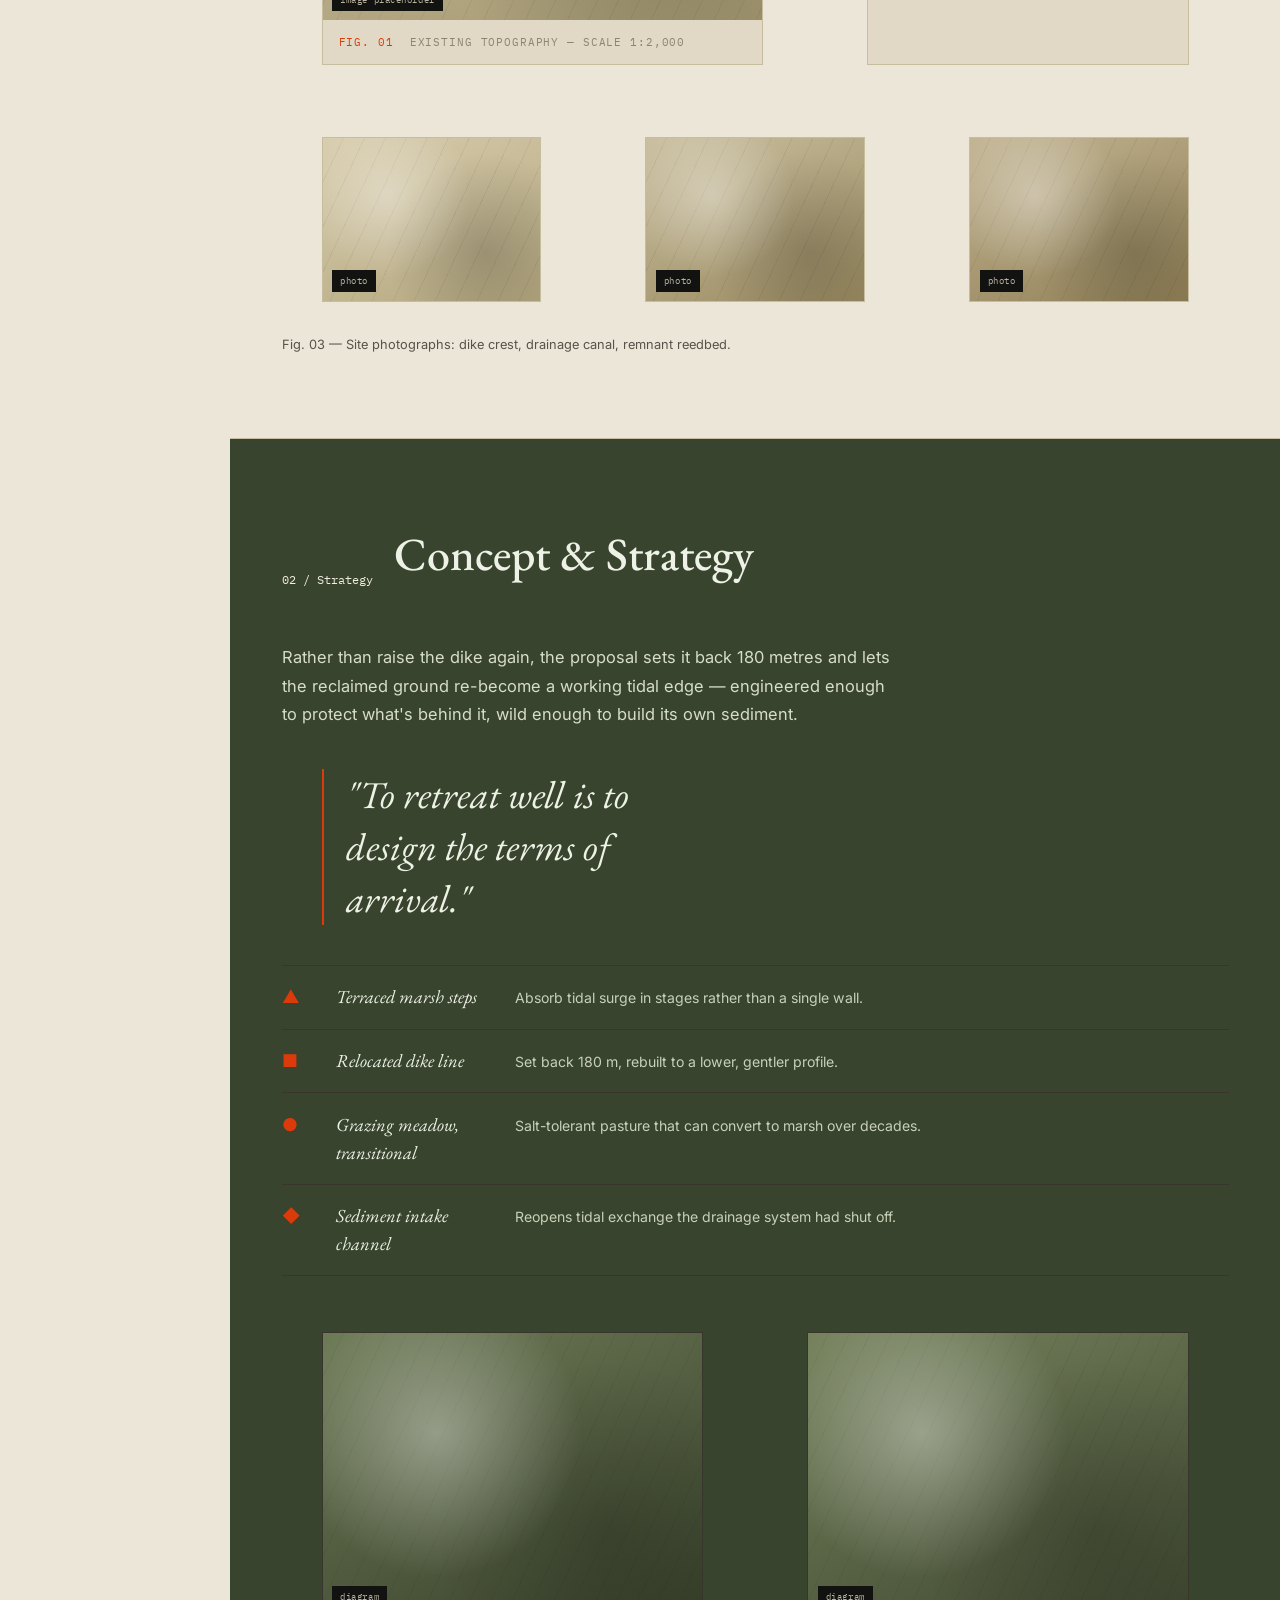
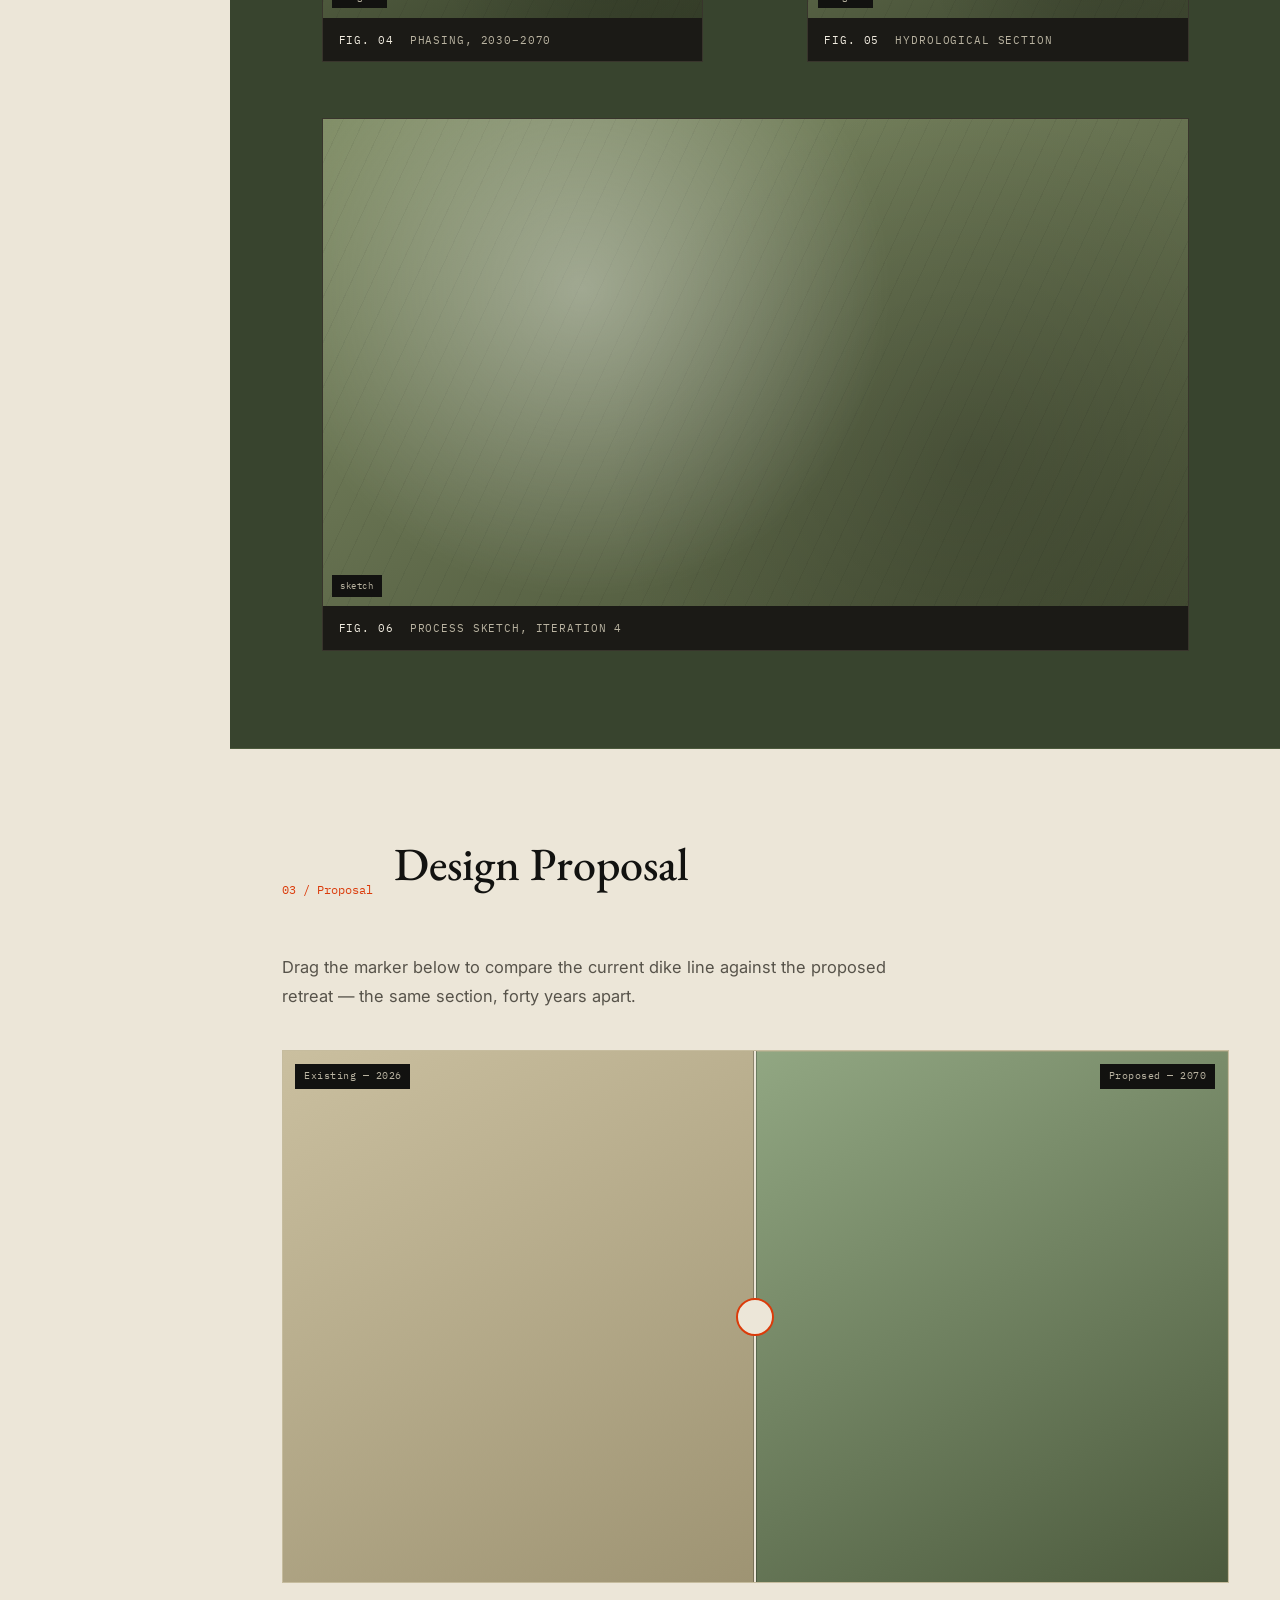
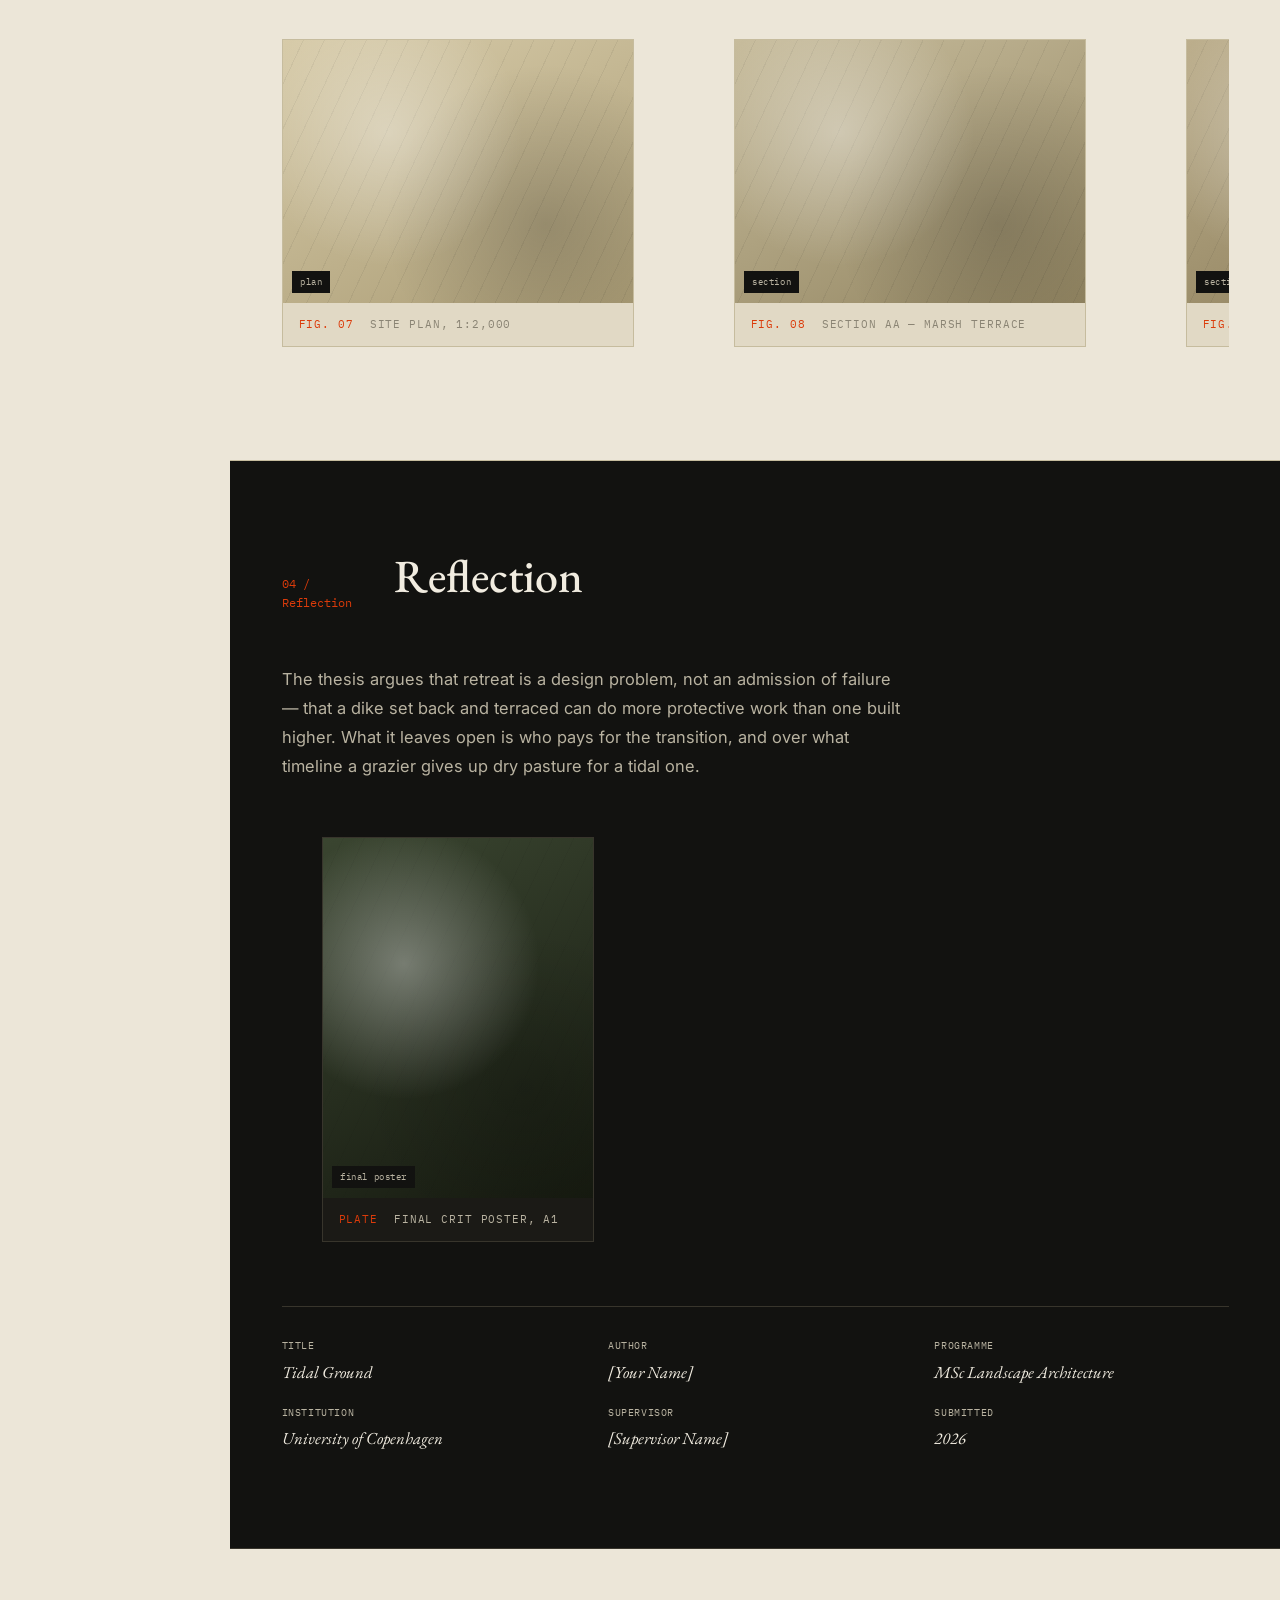
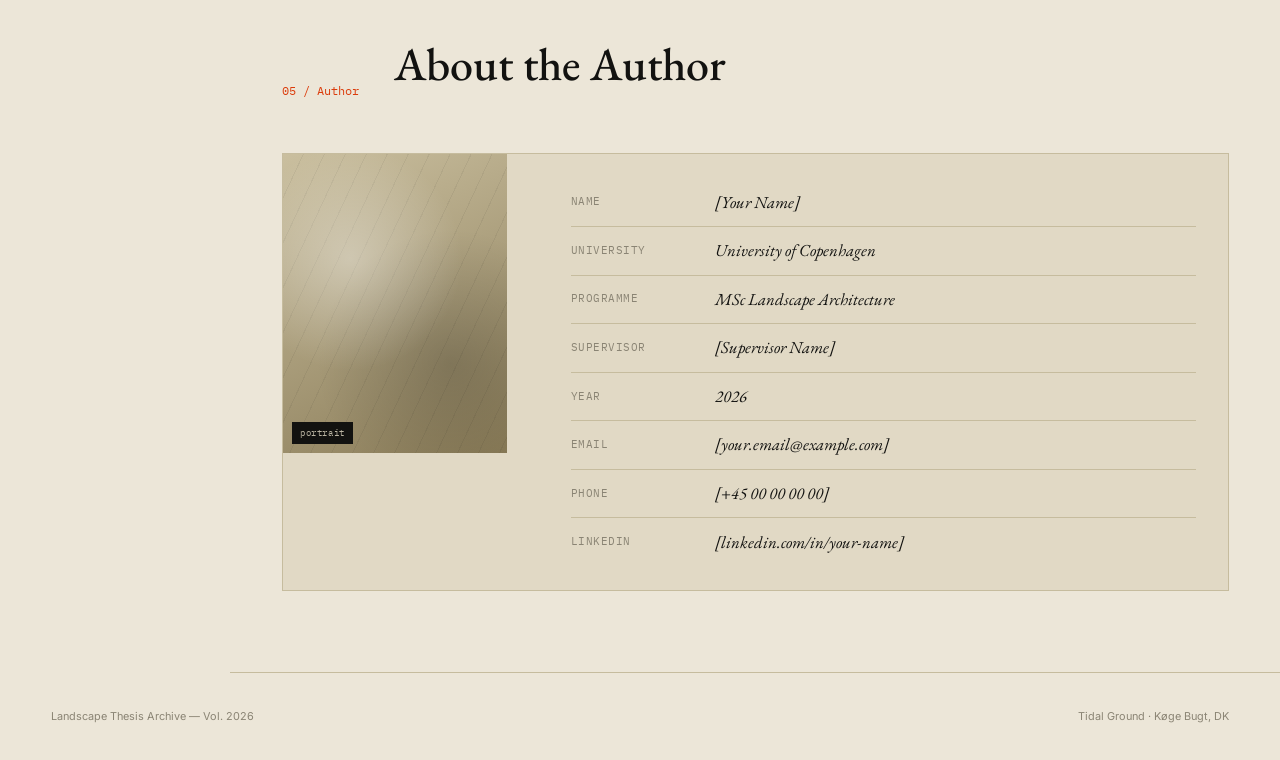
==== commit 87d7792b: "Enlarge Concept & Strategy diagrams Switch the three-image grid to two columns with the third plate " ====
--- a/index.html
+++ b/index.html
@@ -132,7 +132,7 @@
           <li><span class="lsym">◆</span><span class="lname">Sediment intake channel</span><span class="ldesc">Reopens tidal exchange the drainage system had shut off.</span></li>
         </ul>
 
-        <div class="plate-grid three reveal pre">
+        <div class="plate-grid concept reveal pre">
           <figure class="plate"><div class="plate-art" style="--art-a:#6d7a56;--art-b:#37402a;"><span class="tag">diagram</span></div><figcaption class="plate-cap"><span class="fig mono">Fig. 04</span><span class="desc mono">Phasing, 2030–2070</span></figcaption></figure>
           <figure class="plate"><div class="plate-art" style="--art-a:#75825c;--art-b:#3e4730;"><span class="tag">diagram</span></div><figcaption class="plate-cap"><span class="fig mono">Fig. 05</span><span class="desc mono">Hydrological section</span></figcaption></figure>
           <figure class="plate"><div class="plate-art" style="--art-a:#828f68;--art-b:#454e34;"><span class="tag">sketch</span></div><figcaption class="plate-cap"><span class="fig mono">Fig. 06</span><span class="desc mono">Process sketch, iteration 4</span></figcaption></figure>
--- a/css/style.css
+++ b/css/style.css
@@ -215,6 +215,9 @@
 @media (min-width:760px){
   .plate-grid.two{grid-template-columns:1.3fr 1fr;}
   .plate-grid.three{grid-template-columns:repeat(3,1fr);}
+  .plate-grid.concept{grid-template-columns:repeat(2,1fr);}
+  .plate-grid.concept .plate:nth-child(3){grid-column:1 / -1;}
+  .plate-grid.concept .plate:nth-child(3) .plate-art{aspect-ratio:16/9;}
 }
 .plate{
   border:1px solid var(--line);
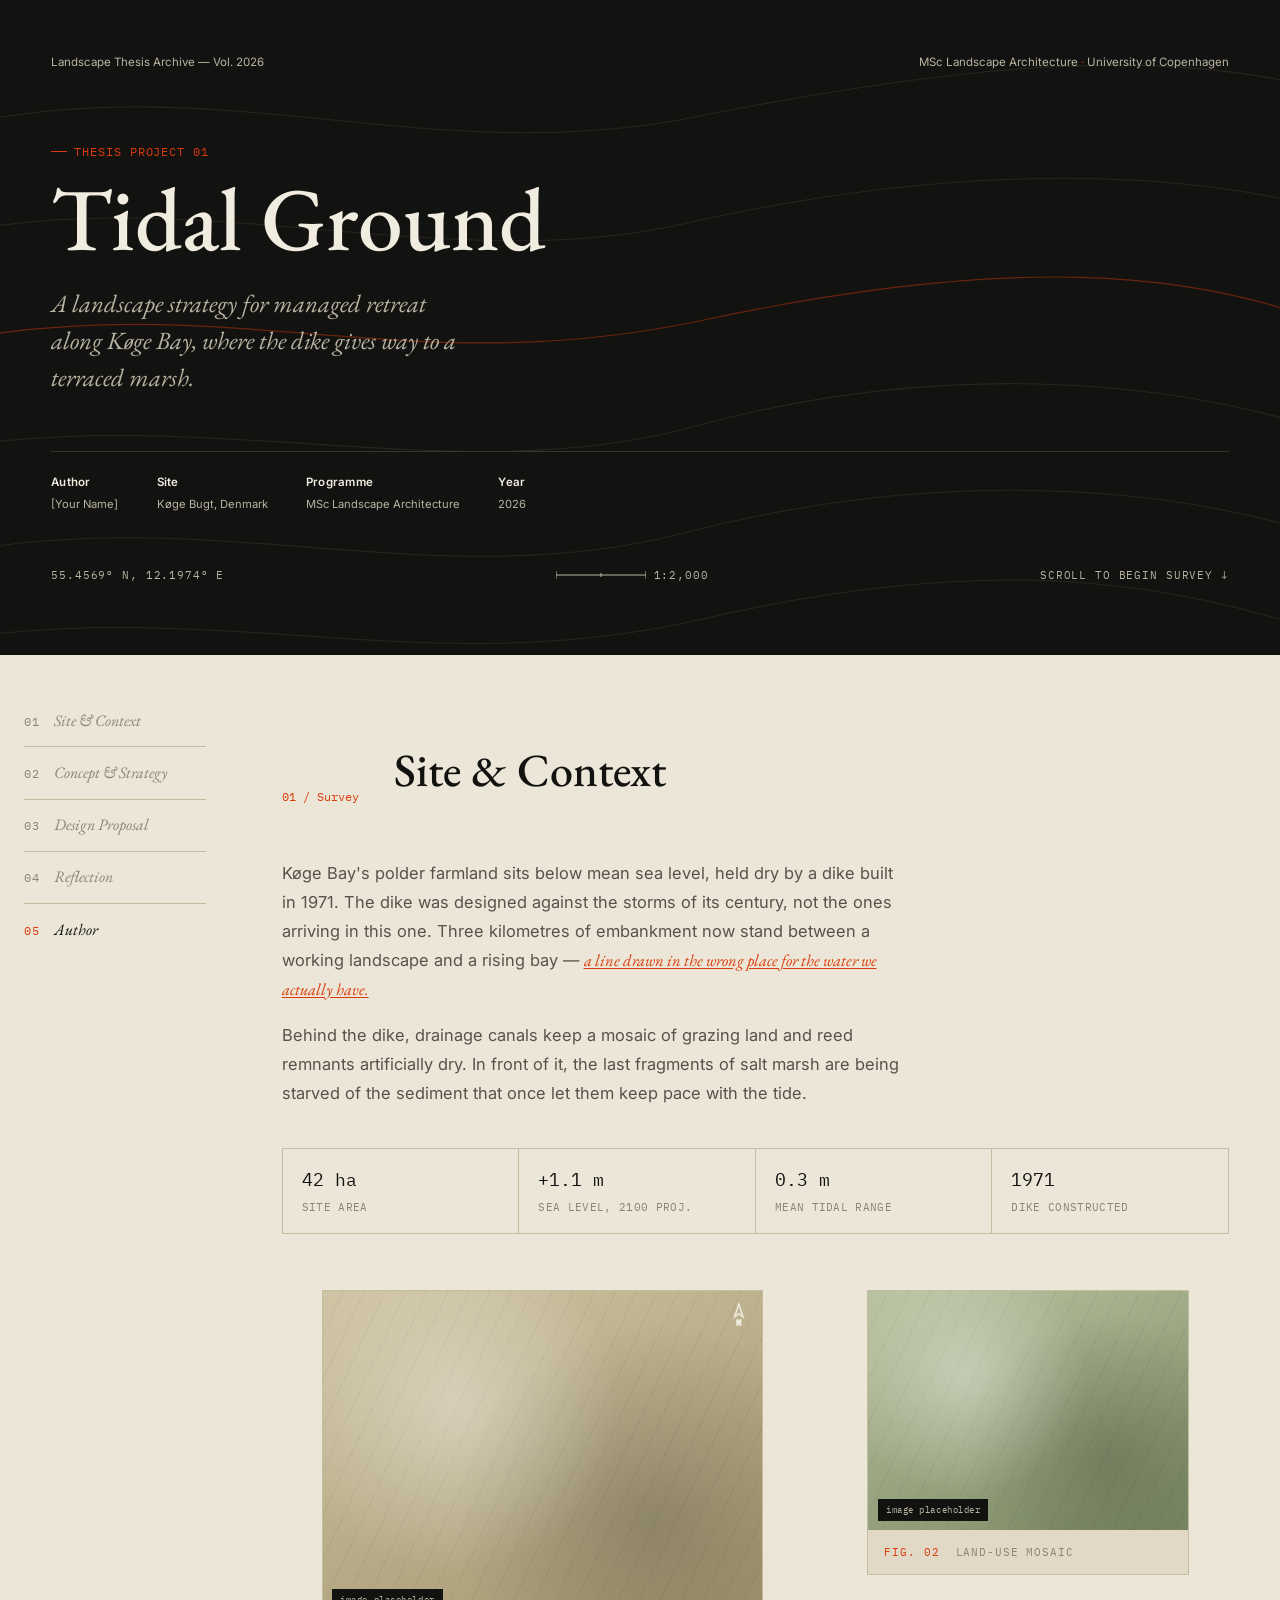
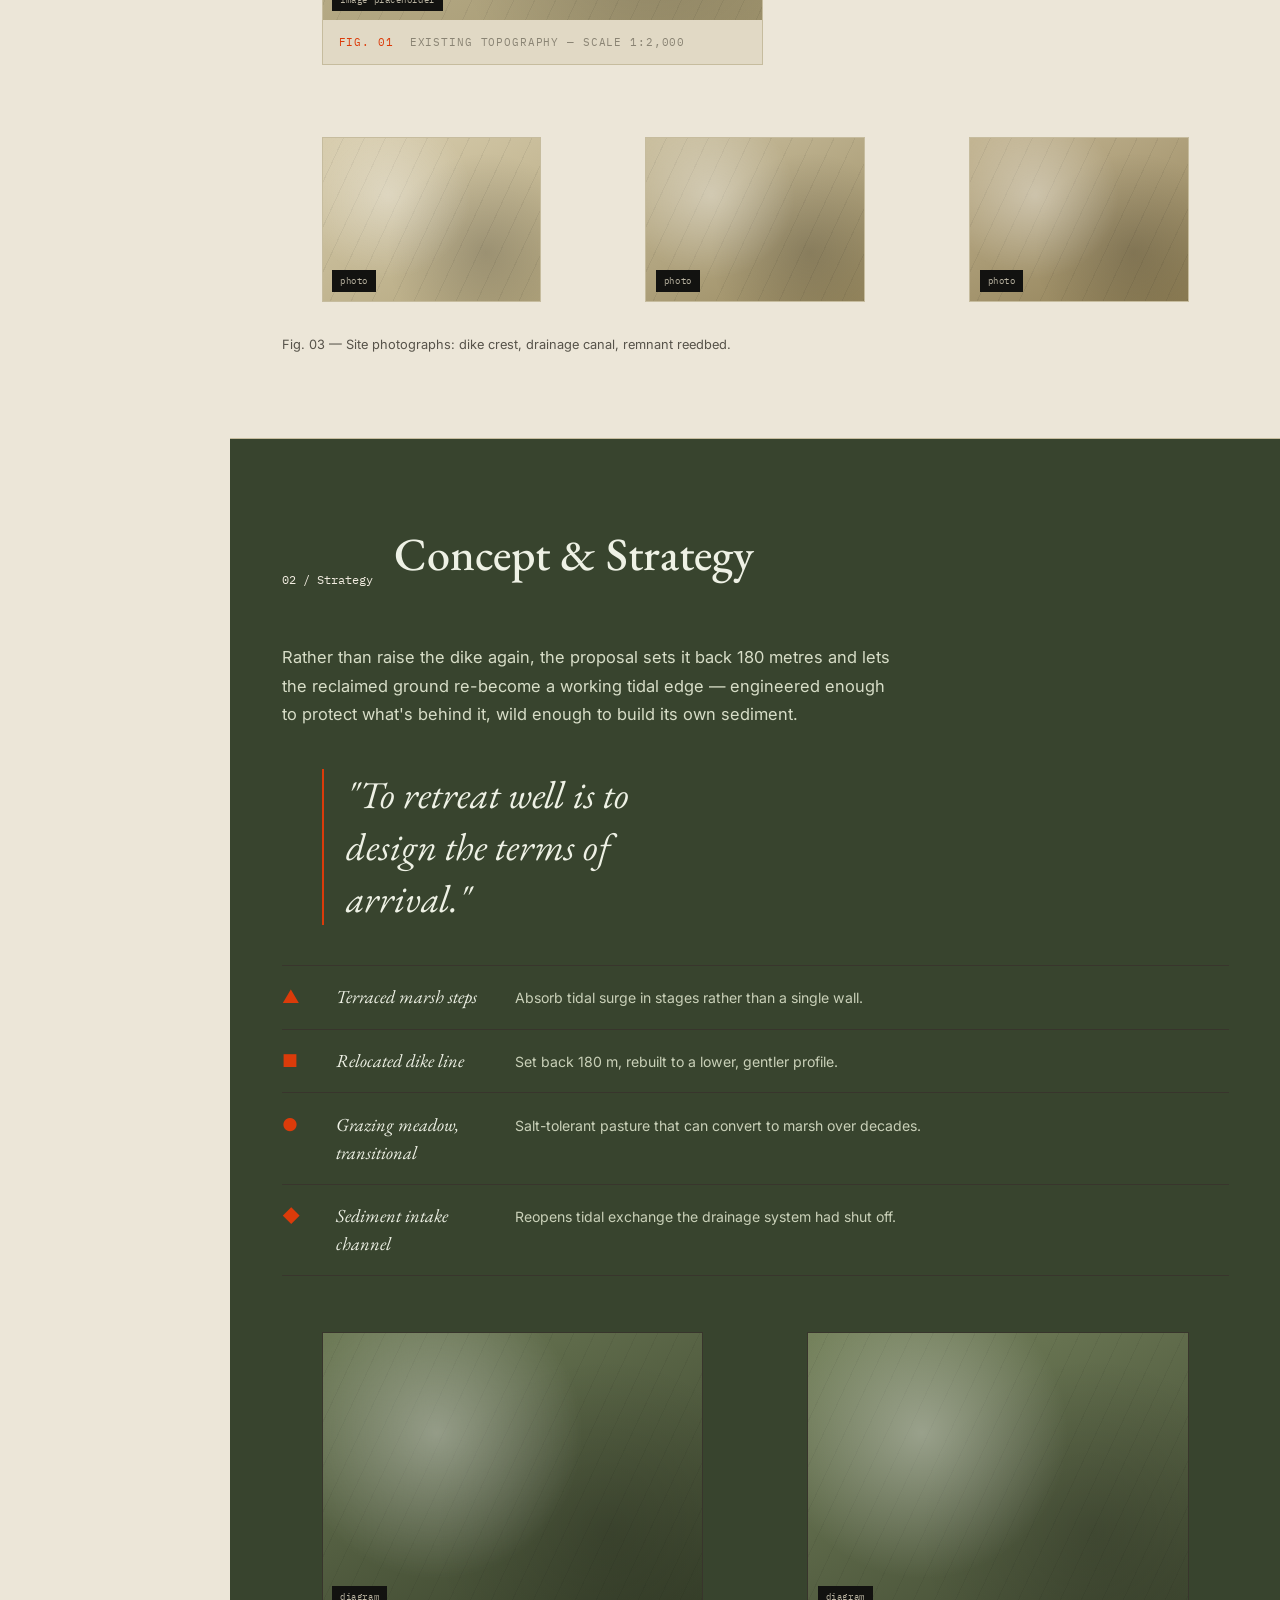
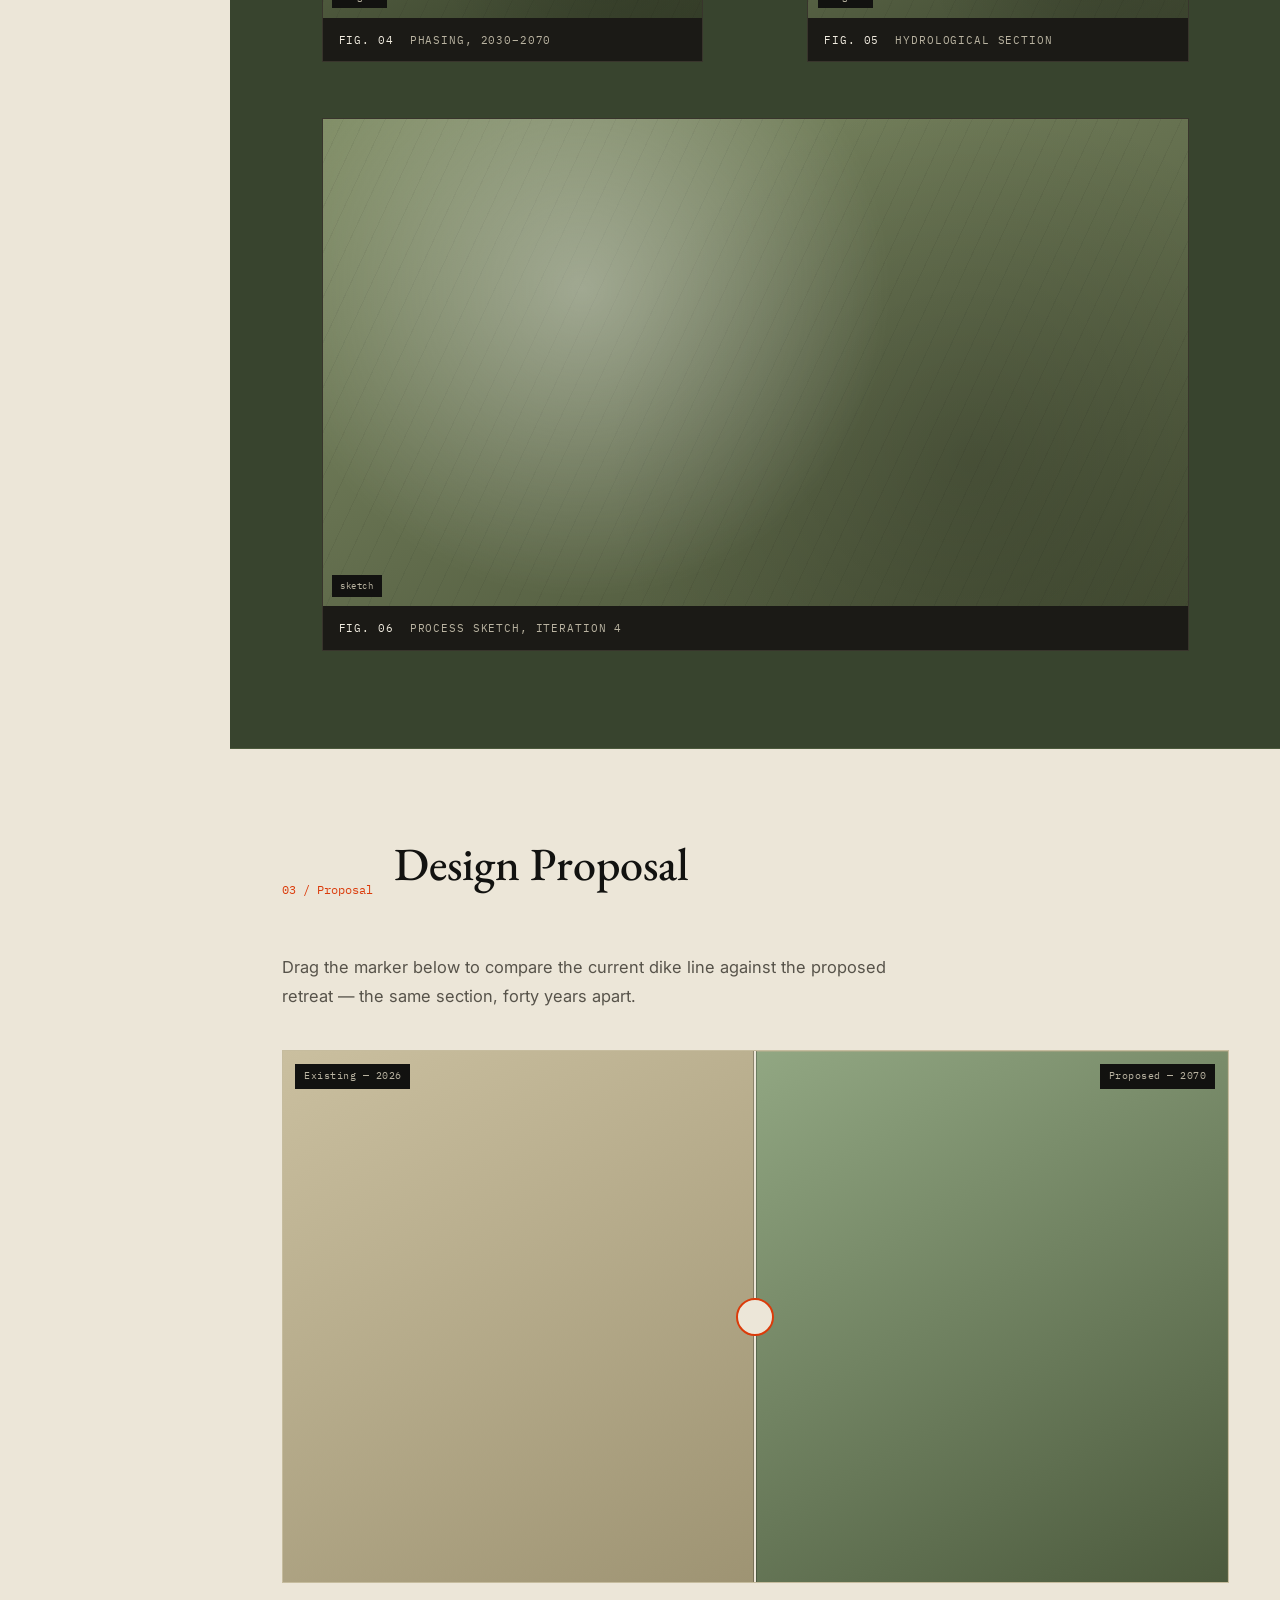
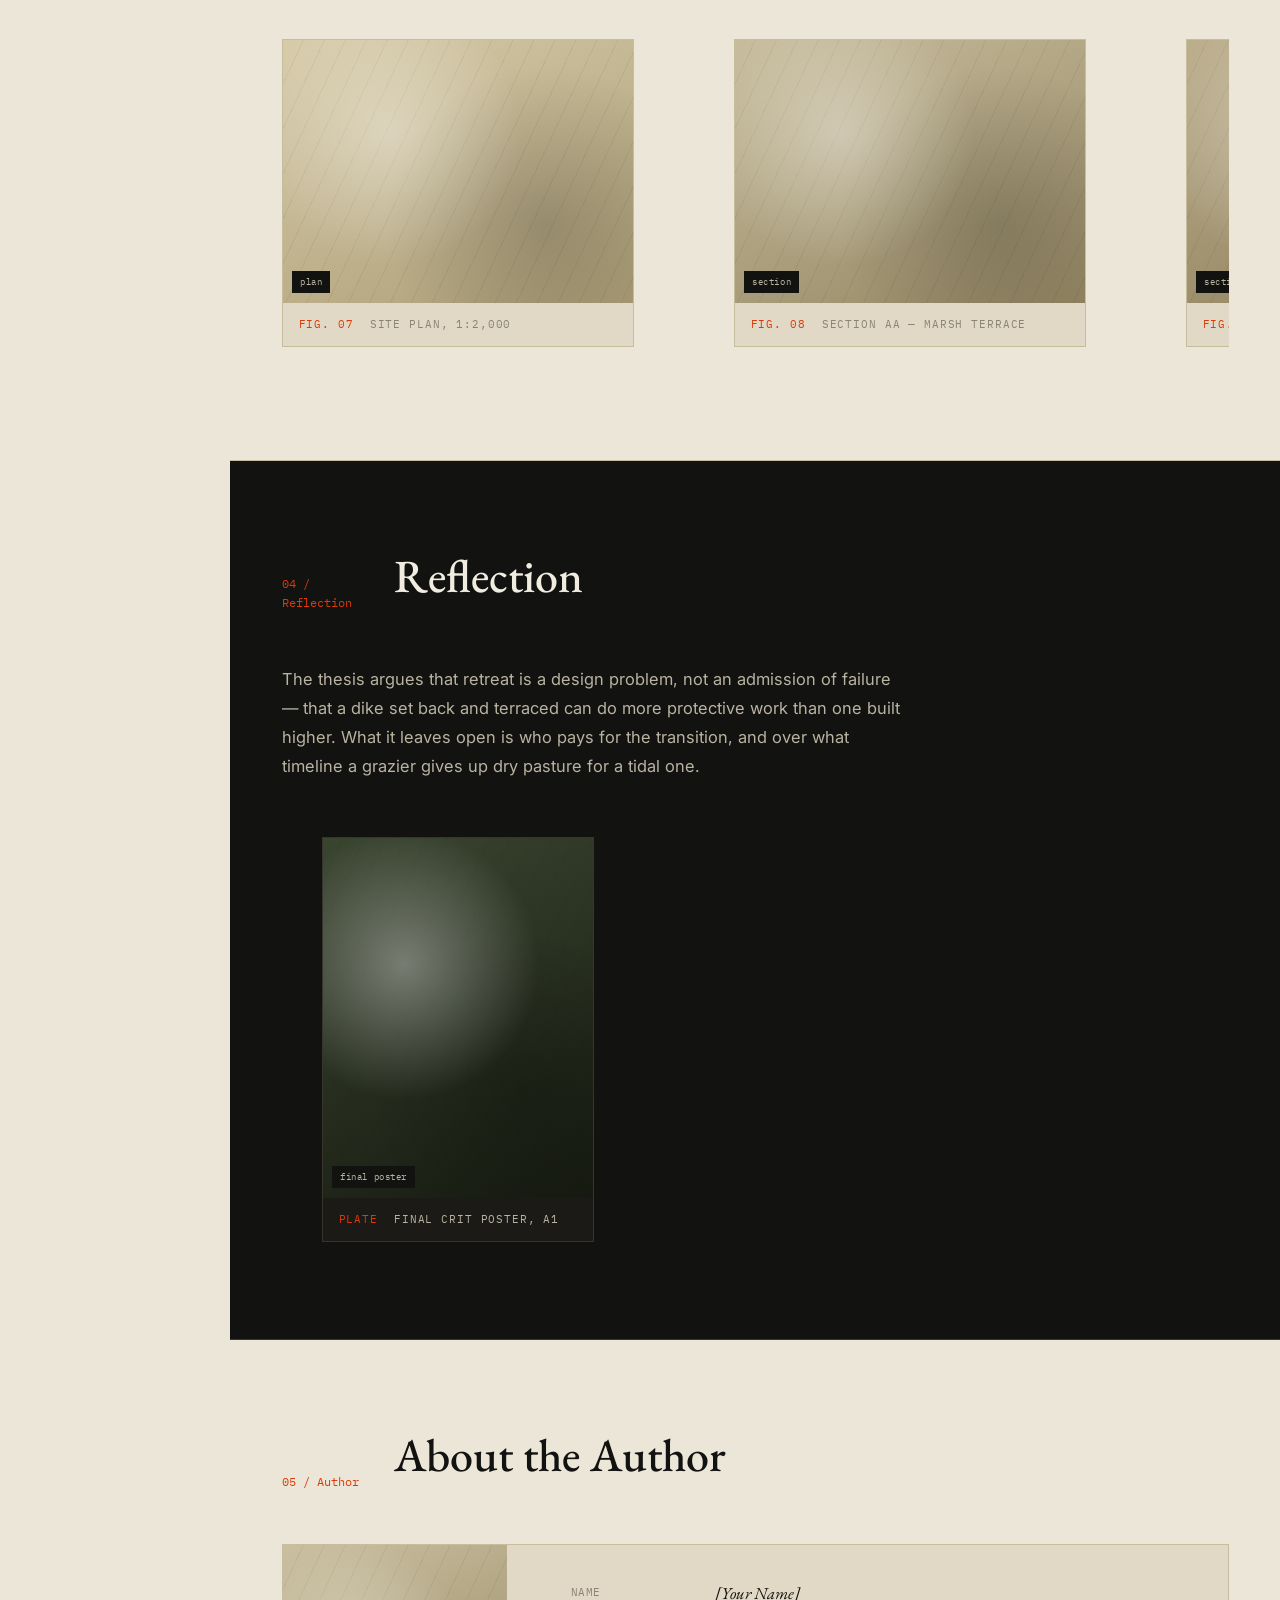
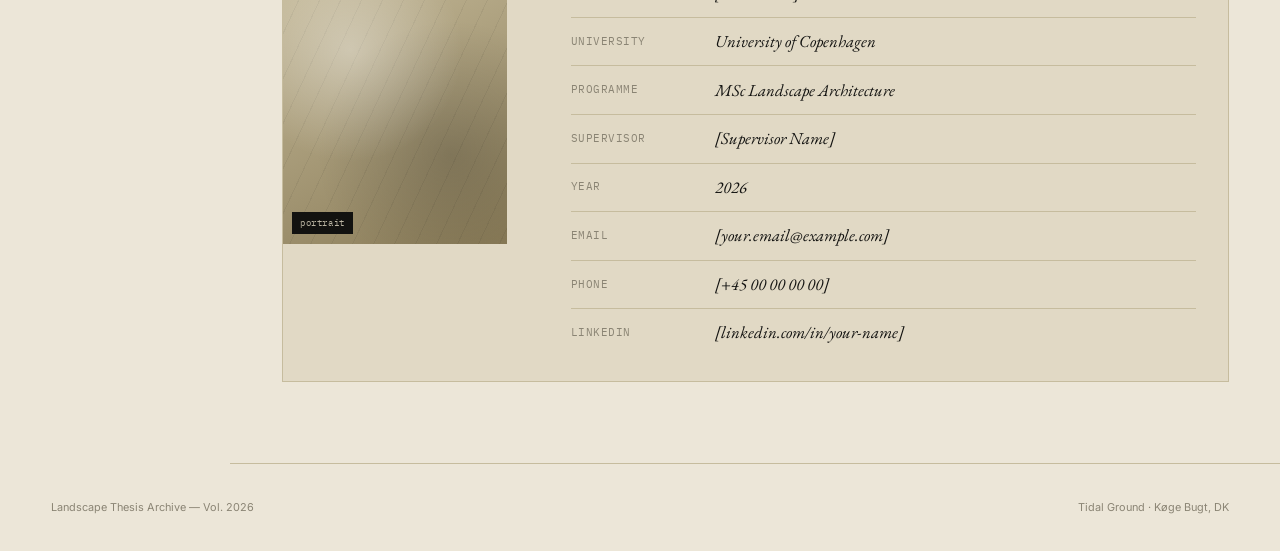
==== commit 5cf5a5ce: "Fix plate-grid layout bugs and remove duplicate colophon - Fix root cause of the blank-space-under-i" ====
--- a/index.html
+++ b/index.html
@@ -188,15 +188,6 @@
             <figcaption class="plate-cap"><span class="fig mono">Plate</span><span class="desc mono">Final crit poster, A1</span></figcaption>
           </figure>
         </div>
-
-        <dl class="colophon reveal pre">
-          <div><dt>Title</dt><dd>Tidal Ground</dd></div>
-          <div><dt>Author</dt><dd>[Your Name]</dd></div>
-          <div><dt>Programme</dt><dd>MSc Landscape Architecture</dd></div>
-          <div><dt>Institution</dt><dd>University of Copenhagen</dd></div>
-          <div><dt>Supervisor</dt><dd>[Supervisor Name]</dd></div>
-          <div><dt>Submitted</dt><dd>2026</dd></div>
-        </dl>
       </div>
     </section>
 
--- a/css/style.css
+++ b/css/style.css
@@ -102,6 +102,14 @@
   font-size:clamp(2.8rem,7vw,6rem);
   line-height:.98;
   max-width:16ch;
+}
+.hero-subtitle{
+  font-family:var(--font-body);
+  font-weight:500;
+  font-size:clamp(1rem,2vw,1.2rem);
+  color:var(--paper-on-ink);
+  max-width:40ch;
+  margin-top:.7rem;
 }
 .hero-deck{
   font-family:var(--font-display);
@@ -211,9 +219,11 @@
 .plate-grid{
   display:grid;gap:1.5rem;
   margin-top:2.5rem;
+  align-items:start;
 }
 @media (min-width:760px){
   .plate-grid.two{grid-template-columns:1.3fr 1fr;}
+  .plate-grid.two.even{grid-template-columns:1fr 1fr;}
   .plate-grid.three{grid-template-columns:repeat(3,1fr);}
   .plate-grid.concept{grid-template-columns:repeat(2,1fr);}
   .plate-grid.concept .plate:nth-child(3){grid-column:1 / -1;}
@@ -239,6 +249,11 @@
     radial-gradient(circle at 30% 35%, rgba(255,255,255,.35), transparent 45%),
     radial-gradient(circle at 75% 70%, rgba(0,0,0,.18), transparent 50%);
 }
+.plate-img{
+  position:absolute;inset:0;
+  width:100%;height:100%;
+  object-fit:cover;display:block;
+}
 .plate-art .north{
   position:absolute;top:.7rem;right:.7rem;
   width:1.6rem;height:1.6rem;
@@ -288,6 +303,7 @@
 /* horizontal gallery */
 .gallery-scroll{
   display:flex;gap:1.25rem;overflow-x:auto;
+  align-items:flex-start;
   margin-top:2.5rem;padding-bottom:1rem;
   scroll-snap-type:x proximity;
   -webkit-overflow-scrolling:touch;
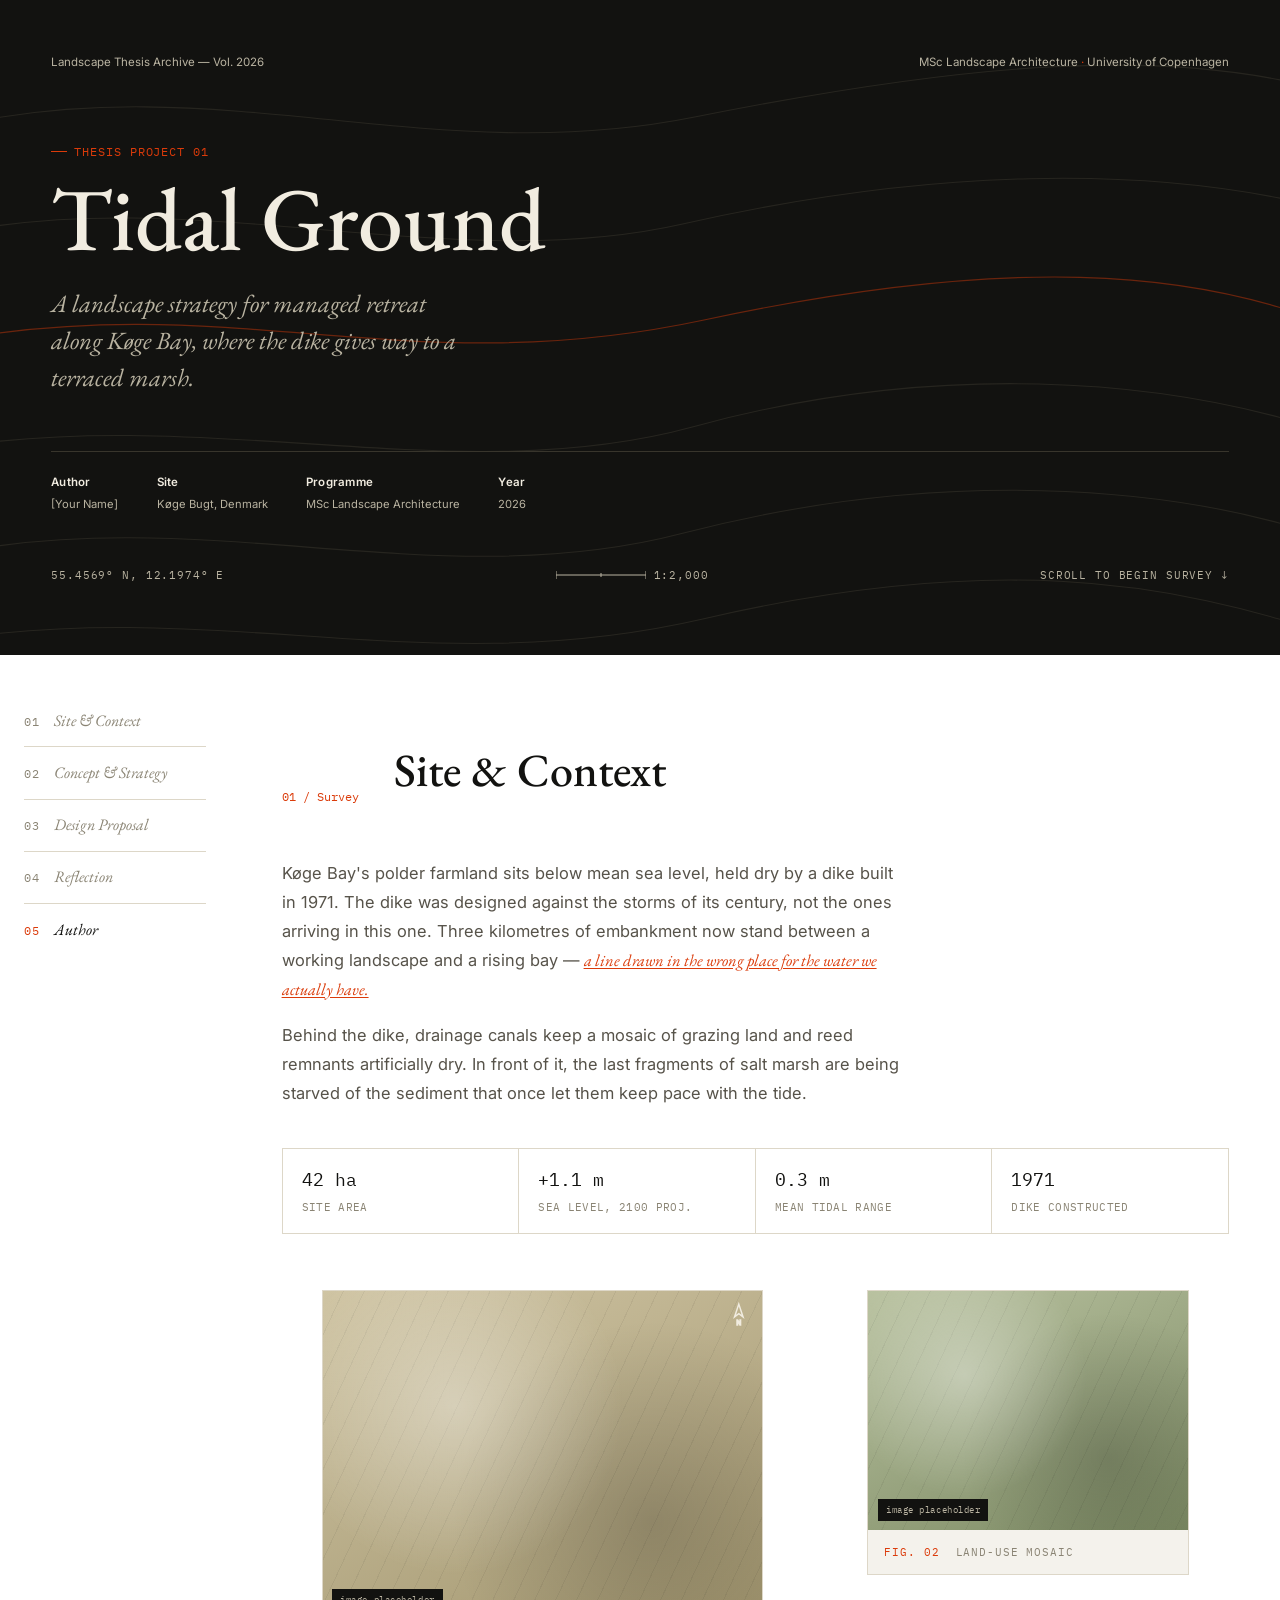
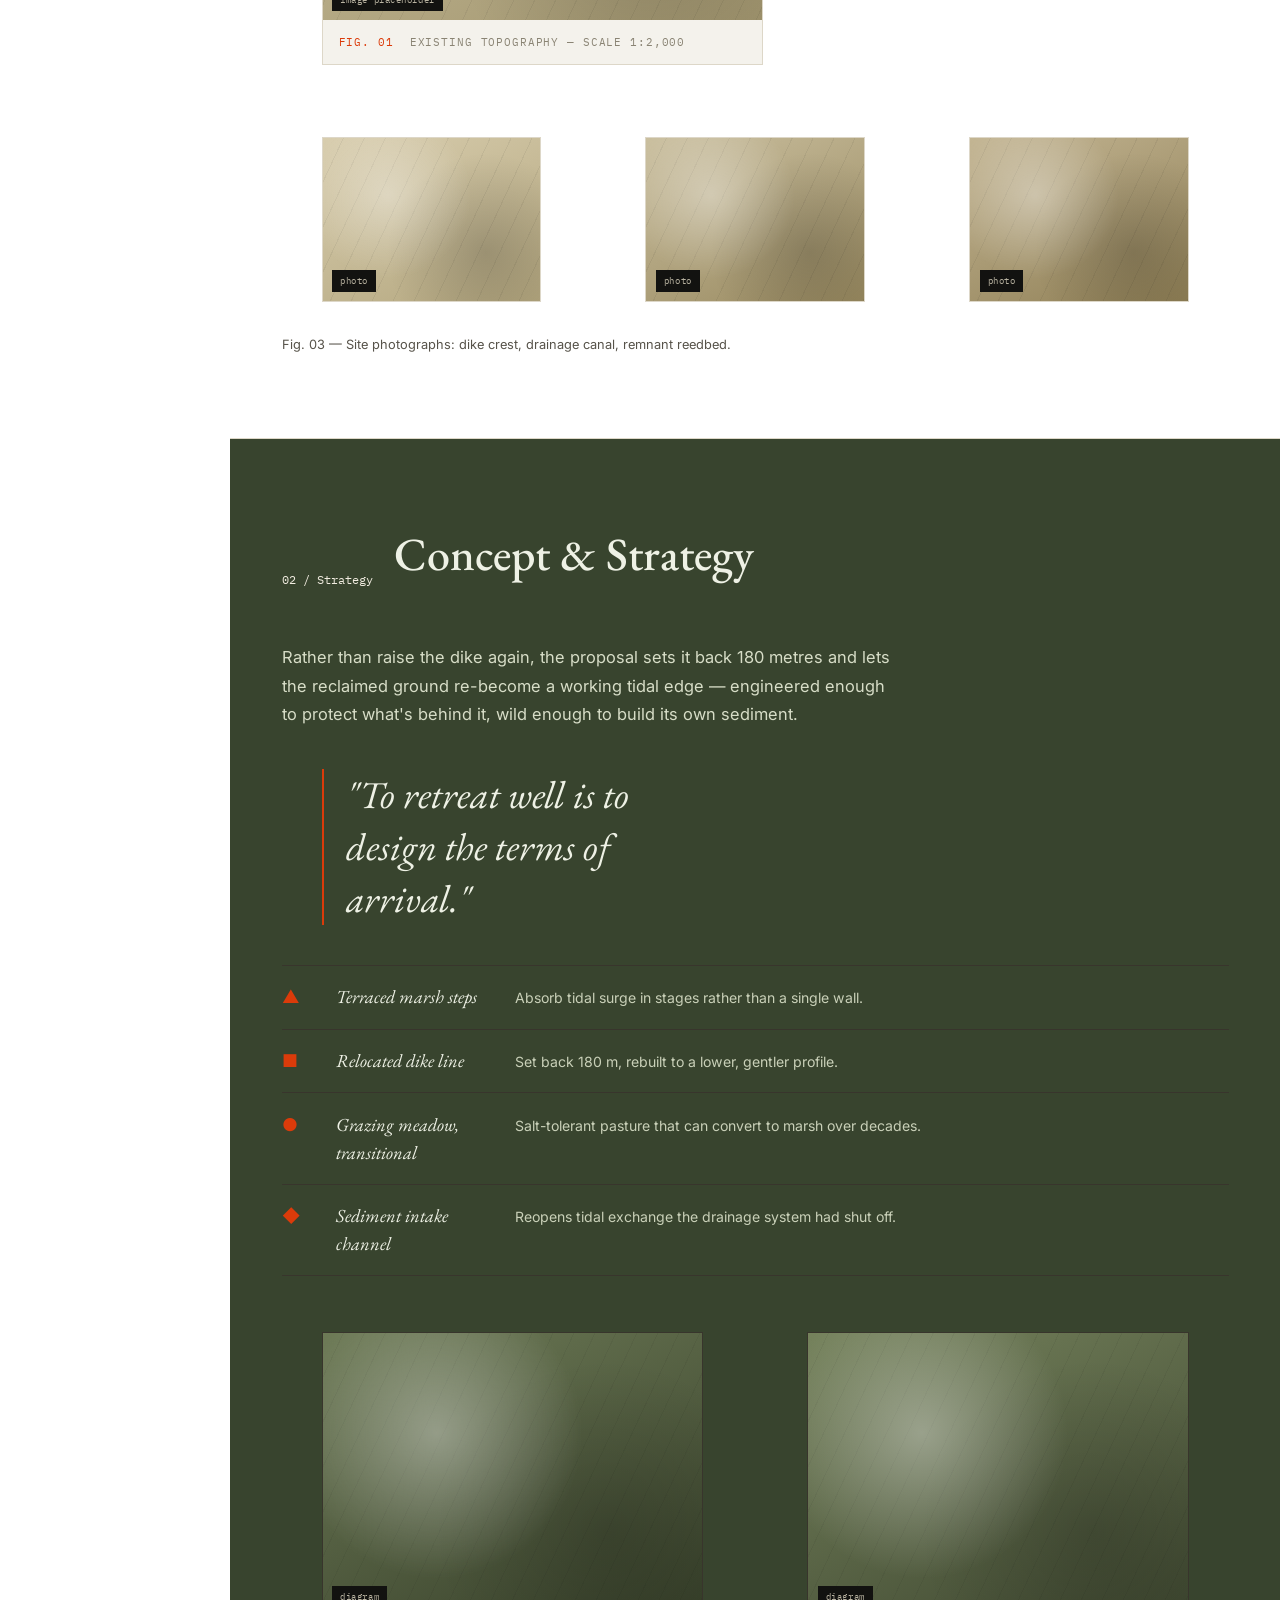
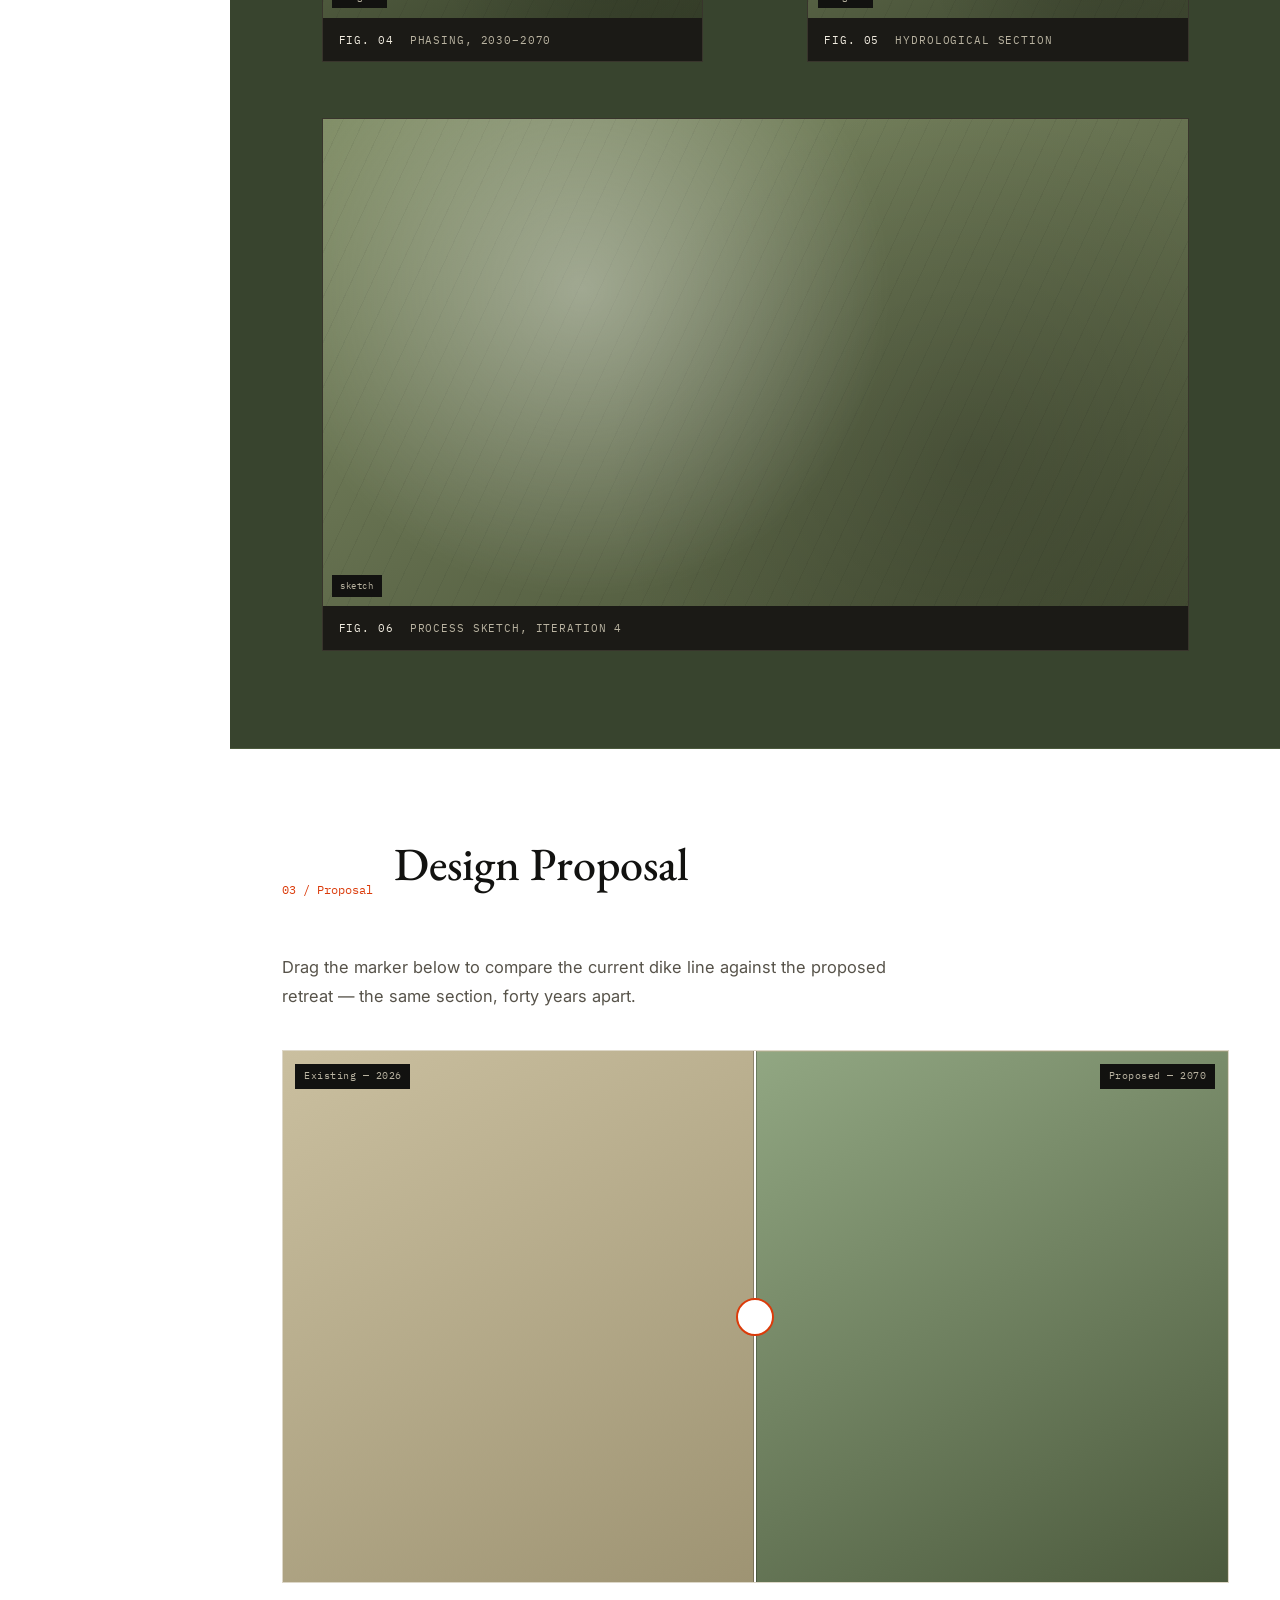
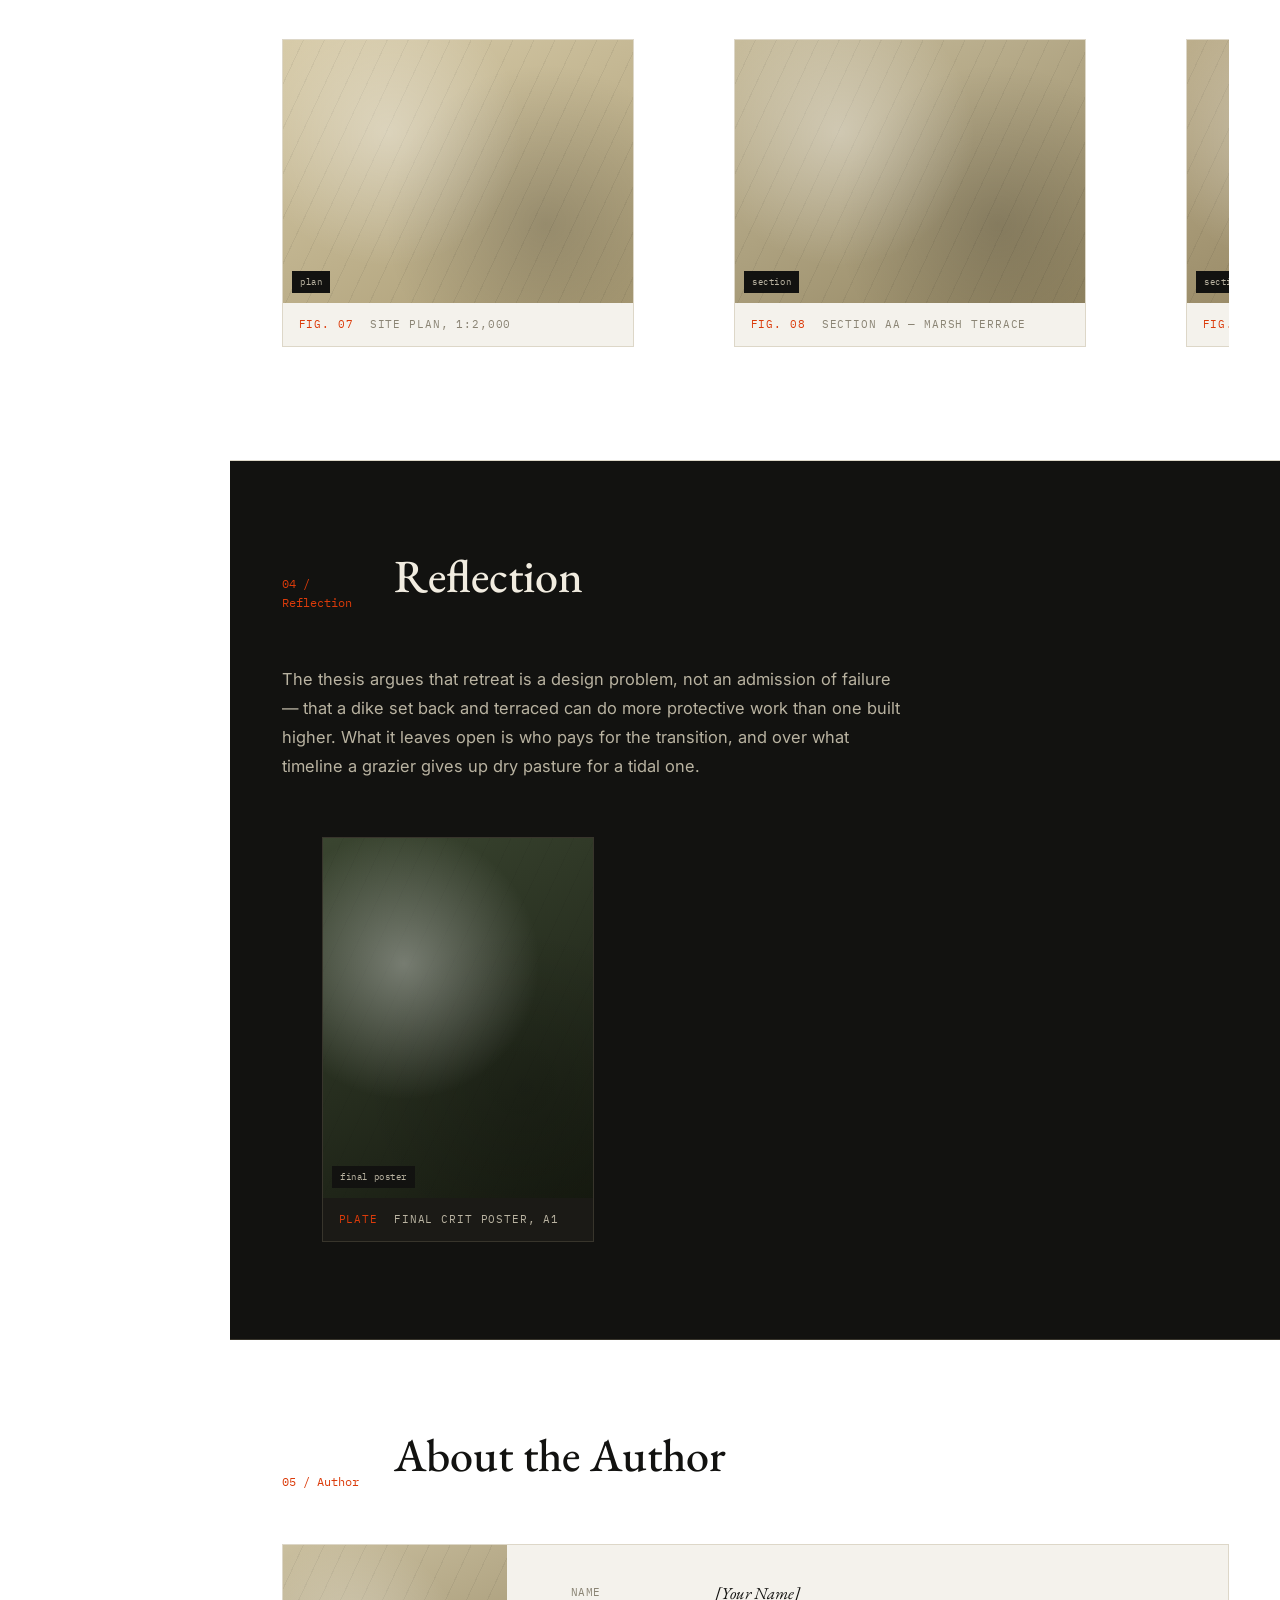
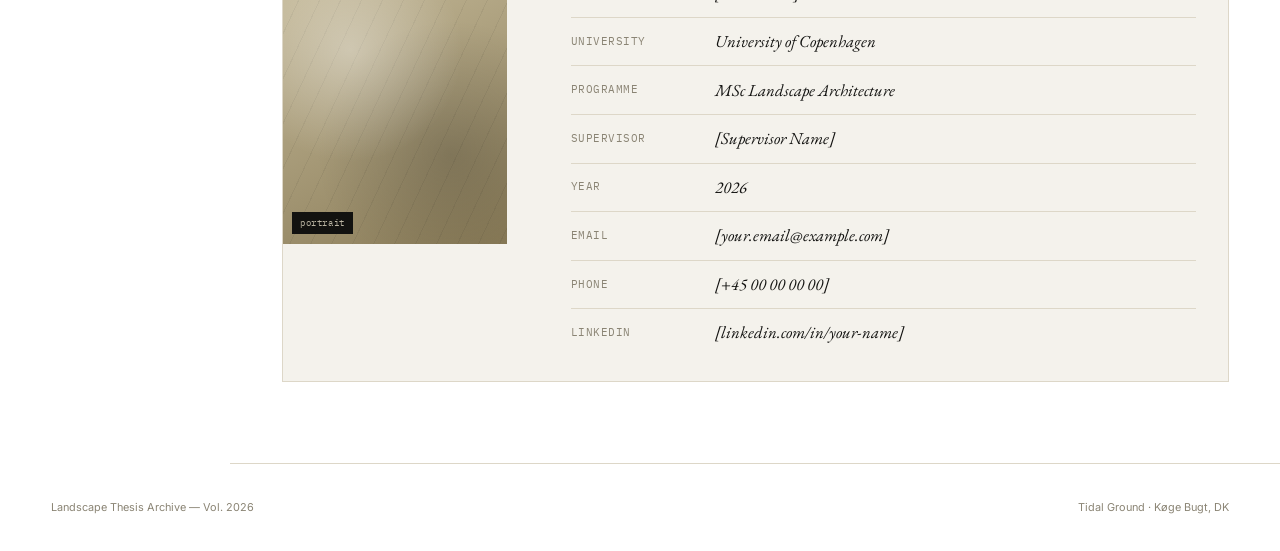
==== commit 0148eecc: "Add accessible image enlargement and full-size zoom" ====
--- a/index.html
+++ b/index.html
@@ -8,7 +8,7 @@
 <link rel="preconnect" href="https://fonts.googleapis.com">
 <link rel="preconnect" href="https://fonts.gstatic.com" crossorigin>
 <link href="https://fonts.googleapis.com/css2?family=EB+Garamond:ital,wght@0,400;0,500;1,500&family=Inter:wght@400;500;600&family=IBM+Plex+Mono:wght@400;500&display=swap" rel="stylesheet">
-<link rel="stylesheet" href="css/style.css">
+<link rel="stylesheet" href="css/style.css?v=4">
 </head>
 <body>
 
@@ -224,6 +224,6 @@
   <span>Tidal Ground · Køge Bugt, DK</span>
 </footer>
 
-<script src="js/main.js"></script>
+<script src="js/main.js?v=4"></script>
 </body>
 </html>
--- a/css/style.css
+++ b/css/style.css
@@ -5,10 +5,10 @@
   --paper-on-ink:#f1ece0;
   --paper-on-ink-soft:#b9b3a1;
 
-  --paper:#ece6d8;
-  --paper-2:#e1d9c5;
-  --paper-3:#d7cdb3;
-  --line:#c6bc9e;
+  --paper:#ffffff;
+  --paper-2:#f4f2ec;
+  --paper-3:#eae6da;
+  --line:#ddd7c8;
   --ink-soft:#57534a;
   --ink-faint:#8a8474;
 
@@ -104,12 +104,12 @@
   max-width:16ch;
 }
 .hero-subtitle{
-  font-family:var(--font-body);
-  font-weight:500;
-  font-size:clamp(1rem,2vw,1.2rem);
-  color:var(--paper-on-ink);
-  max-width:40ch;
-  margin-top:.7rem;
+  font-family:var(--font-display);
+  font-style:italic;
+  font-size:clamp(1.15rem,2.4vw,1.55rem);
+  color:var(--paper-on-ink-soft);
+  max-width:34ch;
+  margin-top:1.4rem;
 }
 .hero-deck{
   font-family:var(--font-display);
@@ -276,6 +276,13 @@
 .on-ink .plate-cap .desc,.on-moss .plate-cap .desc{color:var(--paper-on-ink-soft);}
 .on-moss .plate-cap .fig{color:var(--paper-on-ink);}
 
+/* text + companion image, side by side */
+.split{display:grid;gap:1.75rem;align-items:start;}
+@media (min-width:760px){
+  .split{grid-template-columns:1fr 1fr;}
+}
+.split-figs{display:flex;flex-direction:column;gap:1.5rem;}
+
 /* pull quote */
 .pullquote{
   font-family:var(--font-display);font-style:italic;
@@ -383,6 +390,8 @@
 .author-fields div:last-child{border-bottom:none;}
 .author-fields dt{font-family:var(--font-mono);font-size:.66rem;text-transform:uppercase;letter-spacing:.05em;color:var(--ink-faint);align-self:center;}
 .author-fields dd{margin:0;font-family:var(--font-display);font-size:1.05rem;font-style:italic;align-self:center;}
+.author-fields dd a{text-decoration:underline;text-decoration-color:var(--line);text-underline-offset:.15em;}
+.author-fields dd a:hover{text-decoration-color:currentColor;}
 
 footer{
   padding:2.2rem clamp(1.25rem,4vw,3.5rem);
@@ -391,3 +400,22 @@
   background:var(--paper);
 }
 footer .back{color:var(--ink-faint);text-decoration:none;border-bottom:1px solid var(--line);}
+
+/* Click-to-enlarge figures and full-size image viewing. */
+.image-enlarge{position:absolute;inset:0;border:0;background:transparent;cursor:zoom-in;color:var(--paper);}
+.image-enlarge span{position:absolute;right:.65rem;bottom:.65rem;background:var(--ink);padding:.4rem .6rem;font: .65rem var(--font-mono);}
+.image-enlarge:focus-visible{outline:3px solid var(--signal);outline-offset:-4px;}
+.compare-enlarge{display:flex;flex-wrap:wrap;gap:.75rem;margin-top:.75rem;}
+.compare-enlarge button{font: .75rem var(--font-mono);padding:.65rem .9rem;background:var(--paper);color:var(--ink);border:1px solid var(--line);cursor:zoom-in;}
+.image-viewer{position:fixed;inset:0;width:100%;max-width:none;height:100%;height:100dvh;max-height:none;margin:0;padding:1rem;box-sizing:border-box;border:0;background:rgba(15,17,22,.97);color:#fff;}
+.image-viewer[open]{display:flex;flex-direction:column;gap:.8rem;}
+.image-viewer::backdrop{background:rgba(0,0,0,.85);}
+.viewer-toolbar{display:flex;justify-content:flex-end;gap:.75rem;flex-shrink:0;}
+.viewer-toolbar button{font: .8rem var(--font-mono);padding:.7rem 1rem;border:1px solid #777;background:#202329;color:#fff;cursor:pointer;}
+.image-viewer button:focus-visible{outline:3px solid #fff;outline-offset:3px;}
+.viewer-stage{flex:1;min-height:0;overflow:auto;display:flex;align-items:center;justify-content:center;}
+.viewer-image{display:block;width:auto;height:auto;max-width:100%;max-height:100%;object-fit:contain;}
+.viewer-stage.is-zoomed{display:block;}
+.viewer-stage.is-zoomed .viewer-image{max-width:none;max-height:none;margin:0 auto;}
+.viewer-caption{flex-shrink:0;text-align:center;font: .75rem/1.5 var(--font-mono);margin:0;max-height:20vh;overflow:auto;}
+@media(max-width:520px){.image-viewer{padding:.65rem;}.viewer-toolbar button{font-size:.7rem;padding:.65rem;}}
